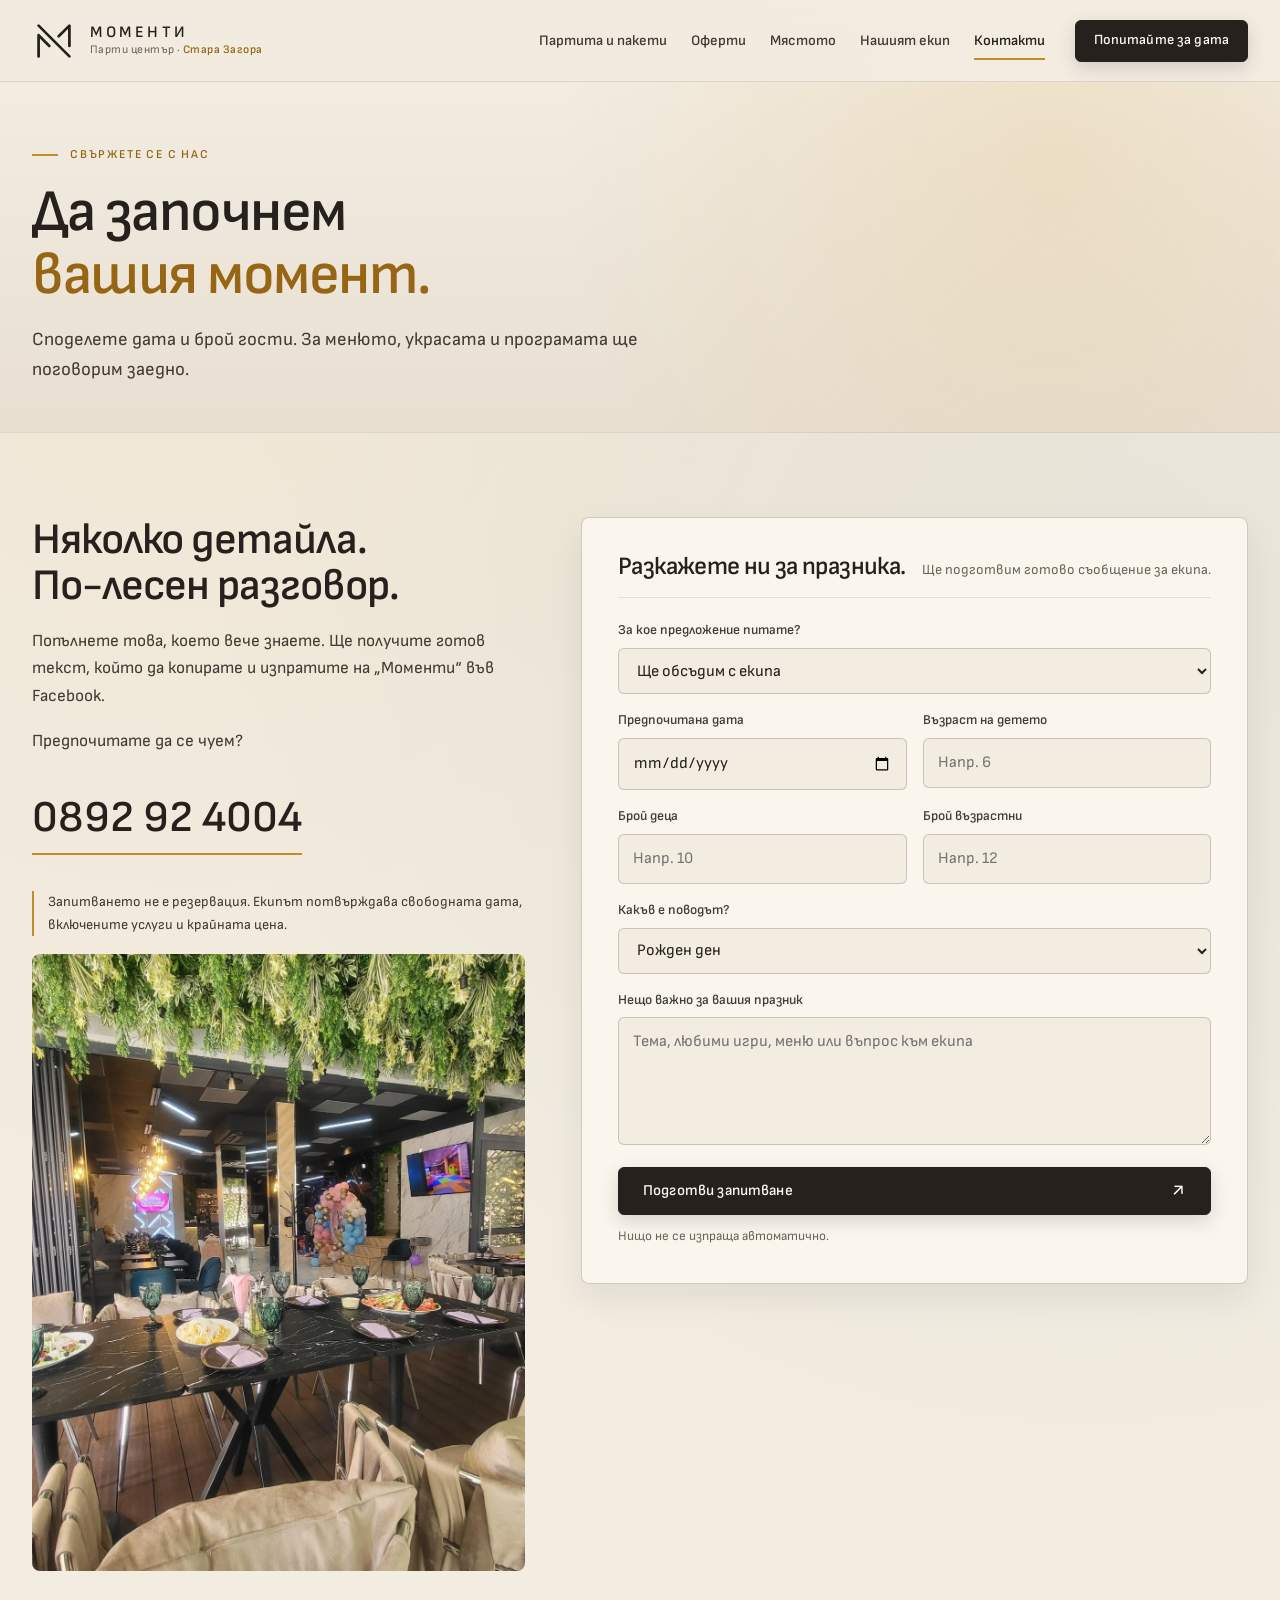
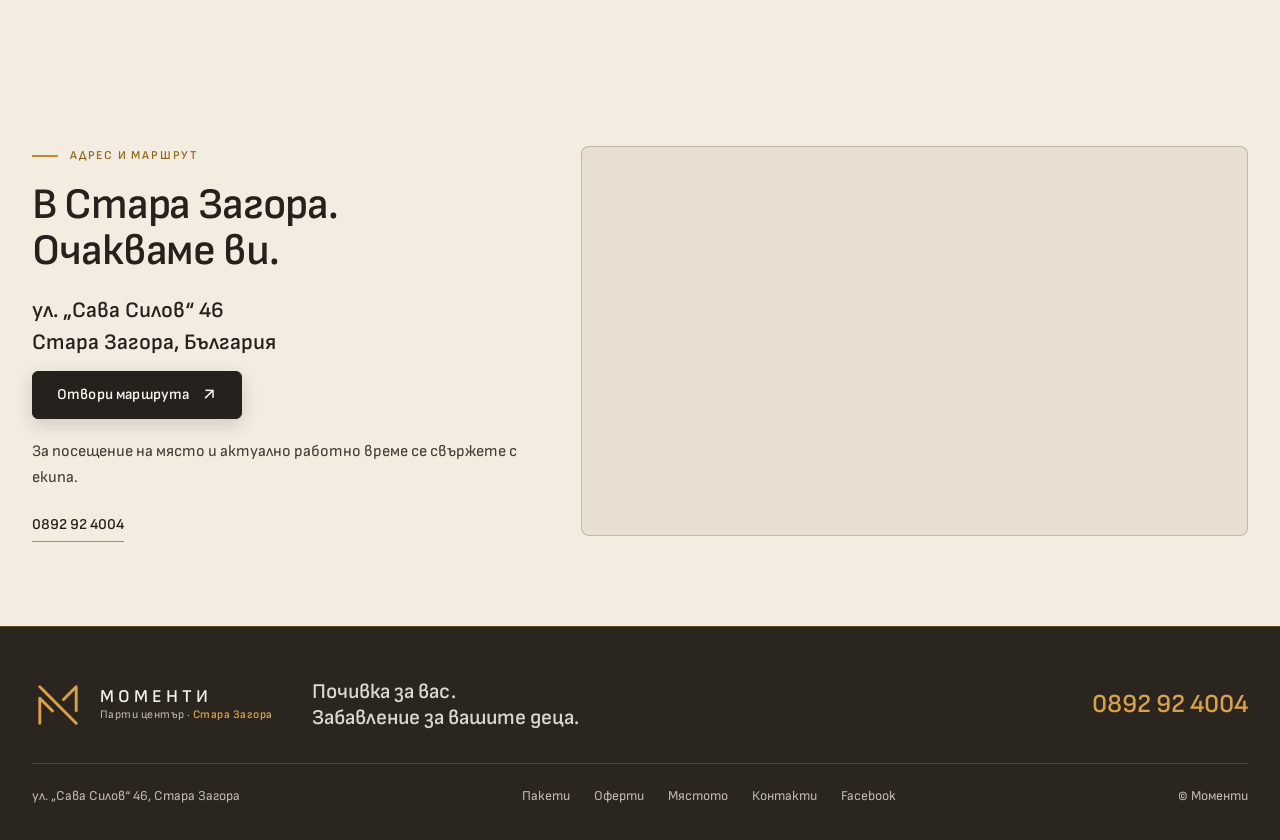
==== contact/index.html @ 3de5d213 "Add Momenti website and GitHub Pages deployment" ====
<!doctype html>
<html lang="bg">
<head>
<meta charset="utf-8">
<meta name="viewport" content="width=device-width,initial-scale=1">
<meta name="theme-color" content="#F2ECE1">
<title>Контакти и запитване за парти | Моменти, Стара Загора</title>
<meta name="description" content="Свържете се с Моменти: 0892 92 4004, ул. Сава Силов 46, Стара Загора. Подгответе запитване за детски рожден ден и вижте местоположението.">
<meta property="og:title" content="Контакти и запитване за парти | Моменти, Стара Загора">
<meta property="og:description" content="Свържете се с Моменти: 0892 92 4004, ул. Сава Силов 46, Стара Загора. Подгответе запитване за детски рожден ден и вижте местоположението.">
<link rel="icon" href="../global/logo.svg" type="image/svg+xml">
<link rel="stylesheet" href="../global/style.css?v=20261115">
<script src="../global/main.js?v=20261115" defer></script>
<script type="application/ld+json">{"@context": "https://schema.org", "@type": "LocalBusiness", "name": "Парти център Моменти", "telephone": "+359892924004", "address": {"@type": "PostalAddress", "streetAddress": "ул. Сава Силов 46", "addressLocality": "Стара Загора", "addressCountry": "BG"}, "sameAs": ["https://www.facebook.com/profile.php?id=61556251152077"]}</script>
</head>
<body>
<a class="skip-link" href="#main">Към съдържанието</a>
<header class="site-header">
  <div class="wrap nav">
    <a class="brand" href="../index.html" aria-label="Моменти — начало">
      <svg class="brand-logo" viewBox="0 0 80 80" aria-hidden="true">
        <path d="M12 12 L68 68" stroke-width="5"/>
        <path d="M12 68 L12 29.5 L31.5 49" stroke-width="5"/>
        <path d="M48.5 31.5 L68 12 L68 49" stroke-width="5"/>
      </svg>
      <span class="brand-text">
        <span class="brand-name">Моменти</span>
        <span class="brand-sub">Парти център · <b>Стара Загора</b></span>
      </span>
    </a>
    <button class="menu-toggle" aria-expanded="false" aria-controls="nav-links" aria-label="Отвори менюто"><span></span><span></span></button>
    <nav class="nav-links" id="nav-links" aria-label="Основна навигация">
      <a href="../parties/index.html">Партита и пакети</a>
      <a href="../offers/index.html">Оферти</a>
      <a href="../gallery/index.html">Мястото</a>
      <a href="../videos/index.html">Нашият екип</a>
      <a href="../contact/index.html" aria-current="page">Контакти</a>
      <a class="button primary nav-cta" href="../contact/index.html#inquiry">Попитайте за дата</a>
    </nav>
  </div>
</header>
<main id="main">
  <section class="page-heading wrap">
    <span class="eyebrow warm">Свържете се с нас</span>
    <h1>Да започнем<br><span class="text-accent">вашия момент.</span></h1>
    <p>Споделете дата и брой гости. За менюто, украсата и програмата ще поговорим заедно.</p>
  </section>

  <section class="section" id="inquiry">
    <div class="wrap contact-layout">
      <div class="prose">
        <h2>Няколко детайла.<br>По-лесен разговор.</h2>
        <p>Попълнете това, което вече знаете. Ще получите готов текст, който да копирате и изпратите на „Моменти“ във Facebook.</p>
        <p>Предпочитате да се чуем?</p>
        <a class="contact-phone" href="tel:+359892924004">0892 92 4004</a>
        <p class="package-note">Запитването не е резервация. Екипът потвърждава свободната дата, включените услуги и крайната цена.</p>
        <figure class="photo">
          <img src="../assets/facebook-1.jpg" width="1080" height="1351" alt="Маси и място за гостите в Моменти" loading="lazy">
        </figure>
      </div>
      <form id="quick-plan" class="inquiry-form">
        <div class="form-heading">
          <h3>Разкажете ни за празника.</h3>
          <p>Ще подготвим готово съобщение за екипа.</p>
        </div>
        <div class="form-grid">
          <label class="full">За кое предложение питате?
            <select name="package">
              <option value="">Ще обсъдим с екипа</option>
              <option>Малък момент</option>
              <option>Голям момент</option>
              <option>Момент по мярка</option>
              <option>All Inclusive</option>
            </select>
          </label>
          <label>Предпочитана дата<input type="date" name="date"></label>
          <label>Възраст на детето<input type="number" min="1" max="18" name="age" placeholder="Напр. 6"></label>
          <label>Брой деца<input type="number" min="1" name="children" placeholder="Напр. 10"></label>
          <label>Брой възрастни<input type="number" min="0" name="adults" placeholder="Напр. 12"></label>
          <label class="full">Какъв е поводът?
            <select name="occasion">
              <option>Рожден ден</option>
              <option>Семеен празник</option>
              <option>Друг повод</option>
            </select>
          </label>
          <label class="full">Нещо важно за вашия празник<textarea name="notes" rows="4" placeholder="Тема, любими игри, меню или въпрос към екипа"></textarea></label>
        </div>
        <button class="button primary form-submit" type="submit">Подготви запитване <span aria-hidden="true">↗</span></button>
        <p class="hint">Нищо не се изпраща автоматично.</p>
        <div id="quick-result" class="quick-result" hidden>
          <label for="quick-output">Вашето съобщение</label>
          <textarea id="quick-output" rows="8" readonly></textarea>
          <div class="quick-actions">
            <button id="quick-copy" class="button primary" type="button">Копирай текста</button>
            <a class="button secondary" href="https://www.facebook.com/profile.php?id=61556251152077" target="_blank" rel="noopener">Отвори Facebook</a>
          </div>
          <p id="quick-status" class="hint" role="status">Копирайте текста и го изпратете като съобщение на страницата на „Моменти“.</p>
        </div>
      </form>
    </div>
  </section>

  <section class="section location" id="location">
    <div class="wrap location-grid">
      <div class="prose">
        <span class="eyebrow">Адрес и маршрут</span>
        <h2>В Стара Загора.<br>Очакваме ви.</h2>
        <p class="address">ул. „Сава Силов“ 46<br>Стара Загора, България</p>
        <a class="button primary" href="https://www.google.com/maps/place/%D0%9C%D0%BE%D0%BC%D0%B5%D0%BD%D1%82%D0%B8/data=!4m2!3m1!1s0x40a869000d6f51a1:0x9fa2c1917d24e116" target="_blank" rel="noopener">Отвори маршрута <span aria-hidden="true">↗</span></a>
        <p class="location-note">За посещение на място и актуално работно време се свържете с екипа.</p>
        <a class="text-link" href="tel:+359892924004">0892 92 4004</a>
      </div>
      <div class="map-frame">
        <iframe title="Местоположение на парти център Моменти, ул. Сава Силов 46, Стара Загора" src="https://maps.google.com/maps?q=%D0%A1%D0%B0%D0%B2%D0%B0%20%D0%A1%D0%B8%D0%BB%D0%BE%D0%B2%2046%20%D0%A1%D1%82%D0%B0%D1%80%D0%B0%20%D0%97%D0%B0%D0%B3%D0%BE%D1%80%D0%B0&amp;output=embed" loading="lazy" referrerpolicy="no-referrer-when-downgrade"></iframe>
      </div>
    </div>
  </section>
</main>
<footer class="footer">
  <div class="wrap footer-top">
    <a class="footer-brand" href="../index.html" aria-label="Моменти — начало">
      <svg class="brand-logo" viewBox="0 0 80 80" aria-hidden="true">
        <path d="M12 12 L68 68" stroke-width="4.5"/>
        <path d="M12 68 L12 29.5 L31.5 49" stroke-width="4.5"/>
        <path d="M48.5 31.5 L68 12 L68 49" stroke-width="4.5"/>
      </svg>
      <span class="brand-text">
        <span class="brand-name">Моменти</span>
        <span class="brand-sub">Парти център · <b>Стара Загора</b></span>
      </span>
    </a>
    <p>Почивка за вас.<br>Забавление за вашите деца.</p>
    <a class="footer-phone" href="tel:+359892924004">0892 92 4004</a>
  </div>
  <div class="wrap footer-bottom">
    <span>ул. „Сава Силов“ 46, Стара Загора</span>
    <nav aria-label="Връзки в края на страницата">
      <a href="../parties/index.html">Пакети</a>
      <a href="../offers/index.html">Оферти</a>
      <a href="../gallery/index.html">Мястото</a>
      <a href="../contact/index.html">Контакти</a>
      <a href="https://www.facebook.com/profile.php?id=61556251152077" target="_blank" rel="noopener">Facebook</a>
    </nav>
    <span>© Моменти</span>
  </div>
</footer>
<a class="mobile-contact" href="../contact/index.html#inquiry">Попитайте за дата <span aria-hidden="true">↗</span></a>
</body>
</html>
---- global/style.css ----
@font-face {
  font-family: 'Sofia';
  src: url('../assets/fonts/sofia-regular.ttf') format('truetype');
  font-weight: 400;
  font-display: swap;
}
@font-face {
  font-family: 'Sofia';
  src: url('../assets/fonts/sofia-semibold.ttf') format('truetype');
  font-weight: 600 800;
  font-display: swap;
}
@font-face {
  font-family: 'SofiaCondensed';
  src: url('../assets/fonts/sofia-condensed.ttf') format('truetype');
  font-weight: 500 800;
  font-display: swap;
}

:root {
  /* Soothing, Eye-Friendly Warm Cashmere, Sand & Soft Mocha Palette (Zero harsh black/white glare!) */
  --bg: #F2ECE1;           /* Warm Cashmere / Oatmeal */
  --bg-soft: #E8DFD1;      /* Soft Travertine Sand */
  --bg-deep: #DDD2C0;      /* Warm Champagne Stone */
  --surface: #FAF6EE;      /* Soft Ivory Card Surface (never stark #fff) */
  --surface-elevated: #FFFDF8;

  /* Warm Espresso Velvet (used only for the video stage & footer — warm, soft, never pitch black) */
  --velvet: #2B2520;
  --velvet-soft: #362F29;
  --velvet-line: rgba(242, 236, 225, 0.14);

  /* Eye-Comfortable Typography */
  --ink: #26211D;          /* Warm Espresso Charcoal */
  --ink-soft: #433B34;     /* Soft Cocoa */
  --muted: #6E645A;        /* Muted Warm Taupe */
  --light-ink: #F5EFE6;
  --light-muted: #C2B8AA;

  /* Borders & Hairlines */
  --line: rgba(38, 33, 29, 0.11);
  --line-strong: rgba(38, 33, 29, 0.20);

  /* Warm Champagne Gold & Botanical Sage Accents */
  --gold: #C48B2C;
  --gold-bright: #D9A141;
  --gold-deep: #966615;
  --gold-subtle: rgba(196, 139, 44, 0.13);
  --gold-line: rgba(196, 139, 44, 0.34);

  --sage: #3D5E4E;
  --sage-subtle: rgba(61, 94, 78, 0.12);

  /* Fonts */
  --font-sans: 'Sofia', -apple-system, BlinkMacSystemFont, 'Segoe UI', Roboto, sans-serif;
  --font-display: 'Sofia', -apple-system, BlinkMacSystemFont, 'Segoe UI', sans-serif;

  /* Measured 6px - 8px Modern Corners */
  --radius-sm: 6px;
  --radius-md: 8px;
  --radius-lg: 10px;

  /* Soft Ambient Shadows */
  --shadow-sm: 0 6px 20px rgba(38, 33, 29, 0.05);
  --shadow-md: 0 14px 34px rgba(38, 33, 29, 0.08);
  --shadow-lg: 0 22px 48px rgba(38, 33, 29, 0.12);
}

*, *::before, *::after {
  box-sizing: border-box;
}

html {
  scroll-behavior: smooth;
  scroll-padding-top: 92px;
}

body {
  margin: 0;
  background-color: var(--bg);
  background-image:
    radial-gradient(circle at 15% 10%, rgba(217, 161, 65, 0.08), transparent 40%),
    radial-gradient(circle at 85% 25%, rgba(61, 94, 78, 0.06), transparent 42%);
  color: var(--ink);
  font: 17px/1.62 var(--font-sans);
  -webkit-font-smoothing: antialiased;
  overflow-x: hidden;
}

h1, h2, h3, h4, p, figure, blockquote, ul, ol {
  margin: 0;
}

h1, h2, h3 {
  font-family: var(--font-display);
  font-weight: 700;
  line-height: 1.07;
  letter-spacing: -0.025em;
  color: inherit;
}

h1 {
  font-size: clamp(2.45rem, 4.7vw, 4.25rem);
}

h2 {
  font-size: clamp(1.95rem, 3.4vw, 3.05rem);
}

h3 {
  font-size: clamp(1.35rem, 2.1vw, 1.8rem);
}

p {
  max-width: 64ch;
}

img {
  display: block;
  max-width: 100%;
  height: auto;
}

a {
  color: inherit;
  text-decoration: none;
}

button, input, select, textarea {
  font: inherit;
}

button {
  cursor: pointer;
}

svg {
  width: 20px;
  height: 20px;
  fill: none;
  stroke: currentColor;
  stroke-width: 1.8;
  stroke-linecap: round;
  stroke-linejoin: round;
  flex-shrink: 0;
}

button, a, input, select, textarea, summary {
  -webkit-tap-highlight-color: transparent;
}

a:focus-visible,
button:focus-visible,
input:focus-visible,
select:focus-visible,
textarea:focus-visible,
summary:focus-visible {
  outline: 2px solid var(--gold);
  outline-offset: 4px;
}

::selection {
  background: var(--gold-bright);
  color: var(--ink);
}

[hidden] {
  display: none !important;
}

.wrap {
  width: min(1280px, calc(100% - 64px));
  margin-inline: auto;
}

.section {
  padding: 84px 0;
}

.skip-link {
  position: fixed;
  z-index: 200;
  top: 12px;
  left: 16px;
  padding: 10px 18px;
  background: var(--ink);
  color: var(--surface);
  border-radius: var(--radius-sm);
  font-weight: 700;
  transform: translateY(-150%);
  transition: transform 0.2s ease;
}

.skip-link:focus {
  transform: translateY(0);
}

/* Architectural Eyebrow Kickers */
.eyebrow {
  display: inline-flex;
  align-items: center;
  gap: 12px;
  color: var(--gold-deep);
  font-size: 12px;
  font-weight: 700;
  text-transform: uppercase;
  letter-spacing: 0.15em;
  margin-bottom: 16px;
}

.eyebrow::before {
  content: '';
  display: inline-block;
  width: 26px;
  height: 2px;
  background: var(--gold);
  flex-shrink: 0;
}

.eyebrow svg {
  display: none;
}

.reels-section .eyebrow {
  color: var(--gold-bright);
}

.text-accent {
  color: var(--gold-deep);
}

/* Buttons & Links (6px - 8px corners) */
.button {
  display: inline-flex;
  align-items: center;
  justify-content: center;
  gap: 12px;
  min-height: 48px;
  padding: 12px 24px;
  border: 1px solid transparent;
  border-radius: var(--radius-sm);
  font-size: 15px;
  line-height: 1.3;
  font-weight: 700;
  letter-spacing: 0.01em;
  text-align: center;
  transition: background-color 0.2s ease, color 0.2s ease, border-color 0.2s ease, transform 0.2s ease, box-shadow 0.2s ease;
}

.button:hover {
  transform: translateY(-1px);
}

.button:active {
  transform: translateY(0);
}

.button span[aria-hidden] {
  font-size: 18px;
  line-height: 1;
  transition: transform 0.2s ease;
}

.button:hover span[aria-hidden] {
  transform: translate(2px, -2px);
}

.primary {
  background: var(--ink);
  color: var(--surface);
  border-color: var(--ink);
  box-shadow: 0 6px 18px rgba(38, 33, 29, 0.16);
}

.primary:hover {
  background: var(--gold-deep);
  border-color: var(--gold-deep);
  color: #fff;
}

.secondary {
  background: rgba(250, 246, 238, 0.75);
  color: var(--ink);
  border-color: var(--line-strong);
}

.secondary:hover {
  background: var(--ink);
  color: var(--surface);
  border-color: var(--ink);
}

.text-link {
  display: inline-flex;
  align-items: center;
  gap: 8px;
  color: var(--ink);
  font-size: 15px;
  font-weight: 700;
  padding: 4px 0;
  border-bottom: 1.5px solid var(--gold);
  transition: color 0.2s ease, gap 0.2s ease;
}

.text-link:hover {
  color: var(--gold-deep);
  gap: 12px;
}

/* Warm Cashmere Glass Header & Pure SVG Logo */
.site-header {
  position: sticky;
  top: 0;
  z-index: 60;
  height: 82px;
  background: rgba(242, 236, 225, 0.92);
  backdrop-filter: blur(14px);
  -webkit-backdrop-filter: blur(14px);
  border-bottom: 1px solid var(--line);
  color: var(--ink);
}

.nav {
  height: 100%;
  display: flex;
  align-items: center;
  justify-content: space-between;
  gap: 24px;
}

.brand {
  display: inline-flex;
  align-items: center;
  gap: 14px;
  flex-shrink: 0;
  color: var(--ink);
}

.brand-logo {
  width: 44px;
  height: 44px;
  color: var(--ink);
  stroke: currentColor;
  transition: transform 0.25s ease, color 0.25s ease;
}

.brand:hover .brand-logo {
  transform: scale(1.04);
  color: var(--gold-deep);
}

.brand-text {
  display: flex;
  flex-direction: column;
  gap: 2px;
}

.brand-name {
  font-size: 16px;
  font-weight: 700;
  letter-spacing: 0.22em;
  text-transform: uppercase;
  line-height: 1;
  color: var(--ink);
}

.brand-sub {
  font-size: 11.5px;
  color: var(--muted);
  letter-spacing: 0.04em;
  line-height: 1.2;
}

.brand-sub b {
  color: var(--gold-deep);
  font-weight: 700;
}

.nav-links {
  display: flex;
  align-items: center;
  gap: 24px;
  font-size: 14.5px;
  font-weight: 600;
}

.nav-links > a:not(.button) {
  position: relative;
  padding: 8px 0;
  color: var(--ink-soft);
  transition: color 0.2s ease;
}

.nav-links > a:not(.button)::after {
  content: '';
  position: absolute;
  left: 0;
  right: 0;
  bottom: 0;
  height: 2px;
  background: var(--gold);
  transform: scaleX(0);
  transform-origin: left;
  transition: transform 0.22s ease;
}

.nav-links > a:not(.button):hover,
.nav-links > a[aria-current="page"] {
  color: var(--ink);
}

.nav-links > a:not(.button):hover::after,
.nav-links > a[aria-current="page"]::after {
  transform: scaleX(1);
}

.nav-cta {
  margin-left: 6px;
  min-height: 42px;
  padding: 10px 18px;
  font-size: 14px;
}

.menu-toggle {
  display: none;
}

.mobile-contact {
  display: none;
}

/* Warm Cashmere Editorial Split Hero Section (Clean, Uncluttered, Instant Readability) */
.hero {
  position: relative;
  padding: 44px 0 56px;
  background:
    radial-gradient(circle at 82% 16%, rgba(217, 161, 65, 0.14), transparent 46%),
    linear-gradient(180deg, var(--bg) 0%, var(--bg-soft) 100%);
  border-bottom: 1px solid var(--line-strong);
  z-index: 1;
}

.hero-grid {
  display: grid;
  grid-template-columns: 1.06fr 0.94fr;
  gap: 48px;
  align-items: center;
}

.hero-main {
  display: flex;
  flex-direction: column;
  align-items: flex-start;
}

.hero h1 {
  font-size: clamp(2.45rem, 4.4vw, 4rem);
  line-height: 1.04;
  letter-spacing: -0.03em;
  color: var(--ink);
  margin-bottom: 18px;
}

.hero-lead {
  font-size: 17.5px;
  line-height: 1.6;
  color: var(--ink-soft);
  max-width: 56ch;
  margin-bottom: 24px;
}

.hero-lead strong {
  color: var(--ink);
}

.hero-pillars {
  display: grid;
  grid-template-columns: repeat(3, minmax(0, 1fr));
  gap: 12px;
  width: 100%;
  margin-bottom: 26px;
}

.hero-pillar {
  background: var(--surface);
  border: 1px solid var(--line-strong);
  border-left: 3px solid var(--gold);
  border-radius: var(--radius-sm);
  padding: 12px 14px;
  box-shadow: var(--shadow-sm);
}

.hero-pillar strong {
  display: block;
  font-size: 14px;
  color: var(--ink);
  margin-bottom: 3px;
}

.hero-pillar span {
  display: block;
  font-size: 12.5px;
  line-height: 1.4;
  color: var(--ink-soft);
}

.hero-actions {
  display: flex;
  flex-wrap: wrap;
  align-items: center;
  gap: 12px;
  width: 100%;
}

.hero-meta-bar {
  display: flex;
  flex-wrap: wrap;
  align-items: center;
  justify-content: space-between;
  gap: 16px;
  width: 100%;
  margin-top: 24px;
  padding-top: 20px;
  border-top: 1px solid var(--line);
}

.team-peek {
  display: inline-flex;
  align-items: center;
  gap: 12px;
  padding: 8px 12px;
  background: var(--surface);
  border: 1px solid var(--line-strong);
  border-radius: var(--radius-sm);
  color: var(--ink);
  transition: border-color 0.2s ease, transform 0.2s ease;
}

.team-peek:hover {
  border-color: var(--gold);
  transform: translateY(-1px);
}

.team-peek > img {
  width: 40px;
  height: 48px;
  object-fit: cover;
  object-position: 50% 22%;
  border-radius: 4px;
  flex-shrink: 0;
}

.team-peek > span {
  display: flex;
  flex-direction: column;
  font-size: 12.5px;
  color: var(--muted);
}

.team-peek b {
  font-size: 14px;
  font-weight: 700;
  color: var(--ink);
}

.team-peek svg {
  width: 30px;
  height: 30px;
  padding: 6px;
  border-radius: 4px;
  background: var(--gold-subtle);
  color: var(--gold-deep);
  fill: currentColor;
  stroke: none;
  margin-left: 6px;
  transition: background-color 0.2s ease, color 0.2s ease;
}

.team-peek:hover svg {
  background: var(--ink);
  color: var(--surface);
}

.hero-quick-links {
  display: flex;
  flex-wrap: wrap;
  align-items: center;
  gap: 16px;
  font-size: 14.5px;
  font-weight: 700;
}

.hero-quick-links a {
  display: inline-flex;
  align-items: center;
  gap: 7px;
  color: var(--ink);
  transition: color 0.2s ease;
}

.hero-quick-links a:hover {
  color: var(--gold-deep);
}

.hero-quick-links svg {
  width: 17px;
  height: 17px;
  color: var(--gold-deep);
}

/* Right Column: Editorial Venue Photo Collage */
.hero-showcase {
  display: flex;
  flex-direction: column;
  gap: 16px;
}

.photo-stage {
  display: block;
  position: relative;
  border-radius: var(--radius-md);
  overflow: hidden;
  border: 1px solid var(--line-strong);
  background: var(--bg-deep);
  box-shadow: var(--shadow-md);
}

.hero-photo-primary img {
  width: 100%;
  height: 290px;
  object-fit: cover;
  object-position: center 58%;
  transition: transform 0.6s cubic-bezier(0.2, 0.7, 0.3, 1);
}

.hero-photo-secondary-row {
  display: grid;
  grid-template-columns: 1.15fr 0.85fr;
  gap: 16px;
  align-items: stretch;
}

.hero-photo-secondary img {
  width: 100%;
  height: 185px;
  object-fit: cover;
  object-position: center 54%;
  transition: transform 0.6s cubic-bezier(0.2, 0.7, 0.3, 1);
}

.hero-showcase figure:hover img {
  transform: scale(1.025);
}

.hero-showcase figcaption {
  display: flex;
  align-items: center;
  justify-content: space-between;
  gap: 10px;
  padding: 8px 2px 0;
  font-size: 13px;
  color: var(--ink-soft);
}

.hero-showcase figcaption strong {
  color: var(--ink);
}

.hero-showcase figcaption a {
  color: var(--gold-deep);
  font-weight: 700;
  white-space: nowrap;
}

.hero-venue-card {
  background: var(--surface);
  border: 1px solid var(--line-strong);
  border-radius: var(--radius-md);
  padding: 18px;
  display: flex;
  flex-direction: column;
  justify-content: space-between;
  box-shadow: var(--shadow-sm);
}

.venue-card-kicker {
  font-size: 11px;
  font-weight: 700;
  text-transform: uppercase;
  letter-spacing: 0.1em;
  color: var(--gold-deep);
}

.hero-venue-card strong {
  font-size: 17px;
  color: var(--ink);
  margin-top: 4px;
}

.hero-venue-card p {
  font-size: 13px;
  line-height: 1.45;
  color: var(--ink-soft);
  margin: 8px 0 12px;
}

.hero-venue-card .text-link {
  font-size: 13px;
  align-self: flex-start;
}

.star-icon {
  color: var(--gold-deep);
  font-size: 17px;
}

/* Inner Page Headings (Soft Warm Sand Stage) */
.page-heading {
  position: relative;
  padding: 56px 0 48px;
  color: var(--ink);
  z-index: 1;
}

.page-heading::before {
  content: '';
  position: absolute;
  top: 0;
  bottom: 0;
  left: 50%;
  width: 100vw;
  transform: translateX(-50%);
  background:
    radial-gradient(circle at 82% 22%, rgba(217, 161, 65, 0.16), transparent 45%),
    linear-gradient(180deg, var(--bg) 0%, var(--bg-soft) 100%);
  border-bottom: 1px solid var(--line);
  z-index: -1;
}

.page-heading h1 {
  font-size: clamp(2.4rem, 4.6vw, 4rem);
  max-width: 860px;
  color: var(--ink);
}

.page-heading p {
  font-size: 18.5px;
  max-width: 640px;
  margin-top: 18px;
  color: var(--ink-soft);
}

.page-heading > .button {
  margin-top: 26px;
}

/* Welcome & Interactive Two-Worlds Explorer */
.welcome {
  padding: 84px 0;
}

.welcome-grid {
  display: grid;
  grid-template-columns: 0.95fr 1.05fr;
  gap: 56px;
  align-items: start;
}

.welcome h2 {
  font-size: clamp(2.05rem, 3.6vw, 3.1rem);
}

.welcome-belief {
  margin-top: 28px;
  padding-left: 18px;
  border-left: 3px solid var(--gold);
  font-size: 21px;
  font-weight: 700;
  line-height: 1.3;
  color: var(--ink);
}

.welcome-copy p:first-child {
  font-size: 21px;
  font-weight: 600;
  line-height: 1.45;
  color: var(--ink);
}

.welcome-copy p + p {
  margin-top: 18px;
  color: var(--ink-soft);
  font-size: 16.5px;
}

/* Interactive Two-Worlds Tabs (Kids Zone vs Parents Lounge) */
.worlds-explorer {
  margin-top: 28px;
  background: var(--surface);
  border: 1px solid var(--line-strong);
  border-radius: var(--radius-md);
  padding: 20px;
  box-shadow: var(--shadow-sm);
}

.worlds-tabs {
  display: flex;
  gap: 8px;
  border-bottom: 1px solid var(--line);
  padding-bottom: 14px;
  margin-bottom: 16px;
}

.world-tab {
  flex: 1;
  padding: 10px 14px;
  border: 1px solid var(--line);
  border-radius: var(--radius-sm);
  background: var(--bg);
  color: var(--ink-soft);
  font-size: 14px;
  font-weight: 700;
  text-align: center;
  transition: background-color 0.2s ease, color 0.2s ease, border-color 0.2s ease;
}

.world-tab[aria-selected="true"] {
  background: var(--ink);
  color: var(--surface);
  border-color: var(--ink);
}

.world-panel ul {
  list-style: none;
  padding: 0;
  display: grid;
  grid-template-columns: 1fr 1fr;
  gap: 10px 16px;
}

.world-panel li {
  font-size: 14.5px;
  font-weight: 600;
  color: var(--ink-soft);
  display: flex;
  align-items: center;
  gap: 8px;
}

.world-panel li::before {
  content: '✦';
  color: var(--gold-deep);
  font-size: 12px;
}

.welcome-copy .text-link {
  margin-top: 22px;
}

/* Packages Section (Warm Ivory & Champagne Cards — Zero harsh contrast!) */
.packages,
.packages-section {
  background: var(--bg-soft);
  border-block: 1px solid var(--line);
}

.section-heading {
  display: flex;
  justify-content: space-between;
  align-items: flex-end;
  gap: 40px;
  margin-bottom: 32px;
}

.section-heading > p {
  max-width: 390px;
  color: var(--ink-soft);
  font-size: 16.5px;
}

.package-note {
  color: var(--ink-soft);
  font-size: 14px;
  max-width: 780px;
  margin: -8px 0 28px;
  padding-left: 14px;
  border-left: 2px solid var(--gold);
}

.package-grid {
  display: grid;
  grid-template-columns: repeat(3, minmax(0, 1fr));
  gap: 22px;
  align-items: stretch;
}

.package {
  background: var(--surface);
  border: 1px solid var(--line-strong);
  border-radius: var(--radius-md);
  padding: 32px 28px;
  display: flex;
  flex-direction: column;
  position: relative;
  box-shadow: var(--shadow-sm);
  transition: transform 0.22s ease, box-shadow 0.22s ease, border-color 0.22s ease;
}

.package:hover {
  transform: translateY(-3px);
  box-shadow: var(--shadow-md);
  border-color: var(--gold);
}

/* Featured Package: Warm Champagne & Gold Highlight (Soothing, not pitch black!) */
.package-featured {
  background: linear-gradient(180deg, #FFFDF9 0%, #F6ECDA 100%);
  border: 2px solid var(--gold);
  box-shadow: var(--shadow-md);
}

.package-featured::before {
  content: 'Най-обсъждана идея';
  position: absolute;
  top: -12px;
  left: 24px;
  background: var(--gold-deep);
  color: #fff;
  font-size: 11px;
  font-weight: 700;
  letter-spacing: 0.08em;
  text-transform: uppercase;
  padding: 4px 10px;
  border-radius: 4px;
}

.package-name {
  display: flex;
  align-items: flex-start;
  justify-content: space-between;
  flex-direction: row-reverse;
  gap: 16px;
  margin-bottom: 14px;
}

.package h3 {
  font-size: 32px;
  line-height: 1.06;
}

.package-mark {
  display: inline-flex;
  align-items: flex-end;
  gap: 4px;
  height: 28px;
  margin-top: 4px;
}

.package-mark i {
  display: block;
  width: 4px;
  height: 16px;
  border-radius: 1px;
  background: var(--gold);
}

.package-mark i:nth-child(2) {
  height: 26px;
}

.package-mark i:nth-child(3) {
  height: 12px;
}

.package-intro {
  color: var(--ink-soft);
  font-size: 15.5px;
  min-height: 48px;
  margin-bottom: 22px;
}

.package-items {
  padding: 0;
  margin: 0 0 28px;
  list-style: none;
  flex: 1;
  border-top: 1px solid var(--line);
}

.package-items li {
  position: relative;
  padding: 12px 0 12px 24px;
  border-bottom: 1px solid var(--line);
  font-size: 15px;
  color: var(--ink);
}

.package-items li::before {
  content: '✓';
  position: absolute;
  left: 0;
  top: 12px;
  color: var(--gold-deep);
  font-weight: 800;
  font-size: 14px;
}

.package-bottom {
  margin-top: auto;
}

.package-bottom p {
  font-size: 12px;
  font-weight: 700;
  text-transform: uppercase;
  letter-spacing: 0.08em;
  margin: 0 0 12px;
  color: var(--muted);
}

.package-featured .package-bottom p {
  color: var(--gold-deep);
}

.package-bottom .button {
  width: 100%;
}

.packages .text-link,
.packages-section .text-link {
  margin-top: 28px;
}

/* 7 Real Services Showcase (Extracted from Momenti's offerings) */
.services-section {
  background: var(--bg);
  border-bottom: 1px solid var(--line);
}

.services-grid {
  display: grid;
  grid-template-columns: repeat(4, minmax(0, 1fr));
  gap: 18px;
}

.service-card {
  background: var(--surface);
  border: 1px solid var(--line-strong);
  border-radius: var(--radius-md);
  padding: 24px 22px;
  display: flex;
  flex-direction: column;
  gap: 12px;
  box-shadow: var(--shadow-sm);
  transition: transform 0.2s ease, border-color 0.2s ease, box-shadow 0.2s ease;
}

.service-card:hover {
  transform: translateY(-3px);
  border-color: var(--gold);
  box-shadow: var(--shadow-md);
}

.service-icon {
  width: 42px;
  height: 42px;
  border-radius: var(--radius-sm);
  background: var(--gold-subtle);
  border: 1px solid var(--gold-line);
  color: var(--gold-deep);
  display: grid;
  place-items: center;
  flex-shrink: 0;
}

.service-icon svg {
  width: 22px;
  height: 22px;
}

.service-tag {
  display: inline-block;
  align-self: flex-start;
  font-size: 11px;
  font-weight: 700;
  text-transform: uppercase;
  letter-spacing: 0.06em;
  color: var(--gold-deep);
  background: var(--gold-subtle);
  border: 1px solid var(--gold-line);
  padding: 3px 9px;
  border-radius: 4px;
}

.service-card h3 {
  font-size: 19px;
  line-height: 1.22;
}

.service-card p {
  font-size: 14.5px;
  line-height: 1.5;
  color: var(--ink-soft);
}

/* Custom Redesigned All Inclusive Showcase Board (Replaces the ugly screenshot!) */
.offer-strip {
  background: linear-gradient(180deg, var(--bg) 0%, var(--bg-deep) 100%);
  border-bottom: 1px solid var(--line-strong);
  padding: 72px 0;
  position: relative;
  overflow-x: clip;
}

.all-inc-board {
  position: relative;
  z-index: 2;
  background: var(--surface);
  border: 1.5px solid var(--gold);
  border-radius: var(--radius-lg);
  padding: 44px;
  box-shadow: var(--shadow-lg);
}

.all-inc-top {
  display: flex;
  flex-wrap: wrap;
  justify-content: space-between;
  align-items: flex-start;
  gap: 24px;
  padding-bottom: 28px;
  border-bottom: 1px solid var(--line-strong);
}

.all-inc-title-wrap {
  flex: 1 1 420px;
  max-width: 680px;
}

.all-inc-sub {
  margin-top: 12px;
  font-size: 16px;
  line-height: 1.55;
  color: var(--ink-soft);
}

.all-inc-badges-top {
  display: flex;
  flex-wrap: wrap;
  gap: 8px;
  margin-bottom: 14px;
}

.all-inc-tag {
  display: inline-flex;
  align-items: center;
  gap: 7px;
  padding: 5px 11px;
  border-radius: 4px;
  background: var(--gold-subtle);
  border: 1px solid var(--gold-line);
  color: var(--gold-deep);
  font-size: 11.5px;
  font-weight: 700;
  text-transform: uppercase;
  letter-spacing: 0.06em;
}

.all-inc-tag.primary-tag,
.all-inc-tag.dark {
  background: var(--ink);
  border-color: var(--ink);
  color: var(--surface);
}

.all-inc-price-box {
  position: relative;
  background: linear-gradient(135deg, #FFFDF8 0%, #F4E6CA 100%);
  border: 1.5px solid var(--gold);
  border-radius: var(--radius-md);
  padding: 18px 26px;
  text-align: right;
  min-width: 220px;
  transition: transform 0.12s ease-out;
}

.tethered-balloons-svg {
  position: absolute;
  top: 0;
  right: 28px;
  width: 1px;
  height: 1px;
  overflow: visible;
  pointer-events: none;
  z-index: 25;
}

.tethered-balloons-svg .interactive-balloon {
  touch-action: none;
}

.all-inc-price-box strong {
  display: block;
  font-size: 42px;
  font-weight: 800;
  line-height: 1.05;
  color: var(--ink);
  letter-spacing: -0.03em;
  margin: 4px 0;
}

.all-inc-price-box span {
  display: block;
  font-size: 12px;
  font-weight: 700;
  text-transform: uppercase;
  letter-spacing: 0.06em;
  color: var(--gold-deep);
}

.all-inc-metrics {
  display: grid;
  grid-template-columns: repeat(3, 1fr);
  gap: 16px;
  margin: 28px 0;
}

.all-inc-metric {
  background: var(--bg);
  border: 1px solid var(--line-strong);
  border-radius: var(--radius-md);
  padding: 16px 20px;
  display: flex;
  align-items: center;
  gap: 14px;
}

.metric-icon {
  width: 42px;
  height: 42px;
  border-radius: var(--radius-sm);
  background: var(--gold-subtle);
  border: 1px solid var(--gold-line);
  color: var(--gold-deep);
  display: grid;
  place-items: center;
  flex-shrink: 0;
}

.metric-icon svg {
  width: 22px;
  height: 22px;
  color: var(--gold-deep);
}

.metric-text strong,
.all-inc-metric strong {
  display: block;
  font-size: 20px;
  line-height: 1.18;
  color: var(--ink);
}

.metric-text span,
.all-inc-metric span {
  display: block;
  font-size: 13.5px;
  line-height: 1.35;
  color: var(--ink-soft);
  margin-top: 2px;
}

.all-inc-columns {
  display: grid;
  grid-template-columns: 1fr 1fr;
  gap: 24px;
  margin-bottom: 28px;
}

.all-inc-col {
  background: var(--bg);
  border: 1px solid var(--line-strong);
  border-radius: var(--radius-md);
  padding: 24px 26px;
}

.all-inc-col-head {
  display: flex;
  align-items: center;
  justify-content: space-between;
  gap: 12px;
  padding-bottom: 14px;
  margin-bottom: 16px;
  border-bottom: 1px solid var(--line-strong);
}

.all-inc-col-head > div > span {
  display: block;
  font-size: 11.5px;
  font-weight: 700;
  text-transform: uppercase;
  letter-spacing: 0.08em;
  color: var(--gold-deep);
  margin-bottom: 3px;
}

.all-inc-col-head h3 {
  font-size: 21px;
  line-height: 1.15;
  color: var(--ink);
}

.col-badge {
  display: inline-block;
  font-size: 11.5px;
  font-weight: 700;
  text-transform: uppercase;
  letter-spacing: 0.06em;
  color: var(--gold-deep);
  background: var(--gold-subtle);
  border: 1px solid var(--gold-line);
  padding: 5px 10px;
  border-radius: 4px;
  white-space: nowrap;
}

.all-inc-list {
  list-style: none;
  padding: 0;
  display: grid;
  grid-template-columns: 1fr 1fr;
  gap: 10px 14px;
}

.all-inc-list li {
  position: relative;
  padding: 10px 12px 10px 30px;
  background: var(--surface);
  border: 1px solid var(--line);
  border-radius: var(--radius-sm);
  color: var(--ink);
}

.all-inc-list li::before {
  content: '✓';
  position: absolute;
  left: 10px;
  top: 10px;
  color: var(--gold-deep);
  font-weight: 800;
  font-size: 14px;
}

.all-inc-list li strong {
  display: block;
  font-size: 14.5px;
  font-weight: 700;
  line-height: 1.25;
  color: var(--ink);
}

.all-inc-list li span {
  display: block;
  font-size: 12.5px;
  font-weight: 400;
  line-height: 1.38;
  color: var(--ink-soft);
  margin-top: 3px;
}

/* 7 Interactive Icon Badges from the All Inclusive Offer */
.all-inc-icons-bar {
  display: grid;
  grid-template-columns: repeat(7, minmax(0, 1fr));
  gap: 10px;
  margin-bottom: 20px;
}

.all-inc-icon-btn {
  display: flex;
  flex-direction: column;
  align-items: center;
  justify-content: center;
  gap: 8px;
  padding: 14px 8px;
  background: var(--bg);
  border: 1px solid var(--line-strong);
  border-radius: var(--radius-sm);
  color: var(--ink);
  font-size: 12px;
  font-weight: 700;
  text-align: center;
  line-height: 1.25;
  transition: background-color 0.18s ease, color 0.18s ease, border-color 0.18s ease, transform 0.18s ease;
}

.all-inc-icon-btn svg {
  width: 24px;
  height: 24px;
  color: var(--gold-deep);
  transition: color 0.18s ease;
}

.all-inc-icon-btn:hover,
.all-inc-icon-btn.is-active {
  background: var(--ink);
  color: var(--surface);
  border-color: var(--ink);
  transform: translateY(-2px);
}

.all-inc-icon-btn:hover svg,
.all-inc-icon-btn.is-active svg {
  color: var(--gold-bright);
}

.inclusion-detail-box {
  background: var(--bg);
  border-left: 3px solid var(--gold);
  padding: 13px 18px;
  border-radius: 0 var(--radius-sm) var(--radius-sm) 0;
  font-size: 14.5px;
  font-weight: 600;
  color: var(--ink-soft);
  margin-bottom: 24px;
}

.all-inc-footer {
  display: flex;
  flex-wrap: wrap;
  align-items: center;
  justify-content: space-between;
  gap: 20px;
  padding-top: 22px;
  border-top: 1px solid var(--line);
}

.all-inc-footer .package-note {
  margin: 0;
  max-width: 580px;
}

/* Interactive Gallery Filter Tabs */
.gallery-filters {
  display: flex;
  flex-wrap: wrap;
  gap: 8px;
  margin-bottom: 28px;
}

.filter-tab {
  padding: 9px 16px;
  border: 1px solid var(--line-strong);
  border-radius: var(--radius-sm);
  background: var(--surface);
  color: var(--ink-soft);
  font-size: 14px;
  font-weight: 700;
  transition: background-color 0.2s ease, color 0.2s ease, border-color 0.2s ease;
}

.filter-tab:hover {
  border-color: var(--gold);
  color: var(--ink);
}

.filter-tab[aria-selected="true"] {
  background: var(--ink);
  color: var(--surface);
  border-color: var(--ink);
}

/* Video Reels Stage (Soft Espresso Velvet instead of pitch black) */
.reels-section {
  background: var(--velvet);
  color: var(--light-ink);
  overflow: hidden;
  border-block: 1px solid var(--gold-line);
}

.reels-section h2 {
  color: var(--light-ink);
}

.reels-section .section-heading > p {
  color: var(--light-muted);
}

.carousel {
  max-width: 820px;
  margin: 40px auto 0;
}

.reel-stage {
  display: grid;
  grid-template-columns: minmax(0, 1fr) minmax(0, 300px) minmax(0, 1fr);
  gap: 24px;
  align-items: center;
  touch-action: pan-y;
}

.reel-frame {
  aspect-ratio: 9 / 16;
  background: #1A1613;
  border: 1px solid var(--gold-line);
  border-radius: var(--radius-md);
  overflow: hidden;
  box-shadow: 0 20px 50px rgba(0, 0, 0, 0.4);
}

.reel-side {
  padding: 0;
  border: 1px solid var(--velvet-line);
  aspect-ratio: 9 / 16;
  position: relative;
  overflow: hidden;
  border-radius: var(--radius-sm);
  background: #1A1613;
  max-height: 360px;
  transition: transform 0.2s ease, border-color 0.2s ease;
}

.reel-side img {
  width: 100%;
  height: 100%;
  object-fit: cover;
  opacity: 0.42;
  transition: opacity 0.2s ease;
}

.reel-side:hover img {
  opacity: 0.72;
}

.reel-side:hover {
  transform: translateY(-3px);
  border-color: var(--gold-line);
}

.reel-side span {
  position: absolute;
  bottom: 14px;
  left: 0;
  right: 0;
  color: var(--light-ink);
  font-size: 12.5px;
  font-weight: 600;
}

.reel-poster {
  position: relative;
  width: 100%;
  height: 100%;
  padding: 0;
  border: 0;
  background: #1A1613;
}

.reel-poster > img {
  width: 100%;
  height: 100%;
  object-fit: cover;
}

.reel-poster::after {
  content: '';
  position: absolute;
  inset: 0;
  background: linear-gradient(180deg, transparent 55%, rgba(0, 0, 0, 0.42) 100%);
  pointer-events: none;
}

.reel-play {
  position: absolute;
  z-index: 2;
  left: 50%;
  top: 50%;
  transform: translate(-50%, -50%);
  width: 64px;
  height: 64px;
  border-radius: var(--radius-md);
  background: var(--gold-bright);
  color: var(--ink);
  display: grid;
  place-items: center;
  box-shadow: 0 10px 28px rgba(0, 0, 0, 0.4);
  transition: transform 0.2s ease, background-color 0.2s ease;
}

.reel-poster:hover .reel-play {
  transform: translate(-50%, -50%) scale(1.06);
  background: #fff;
}

.reel-play svg {
  width: 26px;
  height: 26px;
  fill: currentColor;
  stroke: none;
  margin-left: 3px;
}

.reel-controls {
  display: flex;
  justify-content: center;
  align-items: center;
  gap: 24px;
  margin: 24px 0 12px;
}

.carousel-arrow {
  display: grid;
  place-items: center;
  width: 44px;
  height: 44px;
  border: 1px solid var(--velvet-line);
  border-radius: var(--radius-sm);
  background: rgba(255, 255, 255, 0.05);
  color: var(--light-ink);
  transition: background-color 0.2s ease, color 0.2s ease, border-color 0.2s ease;
}

.carousel-arrow:hover {
  background: var(--gold-bright);
  border-color: var(--gold-bright);
  color: var(--ink);
}

.reel-count {
  font-size: 14px;
  font-weight: 600;
  color: var(--light-muted);
  min-width: 50px;
  text-align: center;
  font-variant-numeric: tabular-nums;
}

.reel-info {
  display: flex;
  gap: 20px;
  justify-content: center;
  align-items: center;
  font-size: 13px;
  color: var(--light-muted);
}

.reel-link {
  text-decoration: underline;
  text-underline-offset: 4px;
}

.reel-link:hover {
  color: #fff;
}

.swipe-hint {
  font-size: 12px;
  text-align: center;
  margin: 10px auto 0;
  color: rgba(245, 239, 230, 0.5);
}

.video-context,
.video-note {
  font-size: 13px;
  text-align: center;
  max-width: 600px;
  margin: 24px auto 0;
  color: var(--light-muted);
}

.local-video {
  position: relative;
  width: 100%;
  height: 100%;
  background: #000;
}

.local-video video {
  display: block;
  width: 100%;
  height: 100%;
  object-fit: contain;
}

.local-video-overlay {
  position: absolute;
  inset: 0;
  width: 100%;
  height: 100%;
  padding: 0;
  background: transparent;
  border: 0;
  color: #fff;
}

.video-toolbar {
  position: absolute;
  bottom: 0;
  left: 0;
  right: 0;
  display: flex;
  align-items: center;
  gap: 7px;
  padding: 18px 10px 10px;
  background: linear-gradient(transparent, rgba(0, 0, 0, 0.86));
  color: #fff;
  z-index: 3;
}

.video-toolbar button {
  display: grid;
  place-items: center;
  background: transparent;
  border: 0;
  color: #fff;
  width: 30px;
  height: 34px;
  padding: 4px;
  flex-shrink: 0;
}

.video-toolbar button:hover {
  background: rgba(255, 255, 255, 0.16);
  border-radius: 4px;
}

.video-toolbar svg {
  width: 20px;
  height: 20px;
}

.video-progress {
  width: 100%;
  min-width: 24px;
  flex: 1;
  accent-color: var(--gold-bright);
}

.video-time {
  font-size: 11px;
  font-variant-numeric: tabular-nums;
  white-space: nowrap;
}

.local-video-error {
  position: absolute;
  bottom: 55px;
  left: 12px;
  right: 12px;
  padding: 16px;
  border-radius: var(--radius-sm);
  background: rgba(43, 37, 32, 0.95);
  color: #fff;
  font-size: 14px;
  z-index: 5;
}

.video-retry {
  display: block;
  margin: 12px auto 0;
  border: 1px solid rgba(255, 255, 255, 0.4);
  background: transparent;
  color: #fff;
  border-radius: var(--radius-sm);
  padding: 7px 16px;
  font-size: 13px;
}

.video-retry:hover {
  background: #fff;
  color: var(--ink);
}

.local-video:fullscreen {
  max-height: 100%;
  width: 100%;
  height: 100%;
}

.local-video:fullscreen video {
  object-fit: contain;
}

.local-video:fullscreen .video-toolbar {
  padding: 24px;
  gap: 18px;
}

.local-video:fullscreen .video-time {
  font-size: 14px;
}

/* Google Reviews Section */
.reviews .section-heading {
  align-items: flex-end;
}

.review-source {
  max-width: 340px;
  font-size: 15px;
  padding-left: 20px;
  border-left: 2px solid var(--gold);
}

.review-source p {
  color: var(--ink-soft);
  margin-top: 6px;
  font-size: 14.5px;
}

.review-source .text-link {
  margin-top: 10px;
  font-size: 14px;
}

.google-word {
  display: inline-flex;
  align-items: center;
  gap: 10px;
  font-size: 15px;
  font-weight: 700;
}

.google-word b {
  color: #4285F4;
  font-size: 22px;
  font-weight: 800;
}

.review-quotes {
  display: grid;
  grid-template-columns: 1fr 1fr;
  gap: 32px;
  padding-top: 12px;
}

.review-quotes figure {
  background: var(--surface);
  border: 1px solid var(--line-strong);
  border-radius: var(--radius-md);
  padding: 32px;
  display: flex;
  flex-direction: column;
  box-shadow: var(--shadow-sm);
}

.review-stars {
  color: var(--gold-deep);
  font-size: 17px;
  letter-spacing: 3px;
}

.review-quotes blockquote {
  font-size: clamp(1.35rem, 2.1vw, 1.7rem);
  font-weight: 600;
  line-height: 1.36;
  margin: 18px 0 24px;
  color: var(--ink);
}

.review-quotes figcaption {
  display: flex;
  flex-direction: column;
  gap: 3px;
  font-size: 15px;
  margin-top: auto;
  padding-top: 14px;
  border-top: 1px solid var(--line);
}

.review-quotes figcaption span {
  font-size: 13px;
  color: var(--muted);
}

/* Planner & Inquiry Section (Warm Sand & Ivory — Easy on the eyes!) */
.planner {
  background: var(--bg-soft);
  color: var(--ink);
  border-block: 1px solid var(--line-strong);
}

.planner-grid {
  display: grid;
  grid-template-columns: 0.9fr 1.1fr;
  gap: 56px;
  align-items: start;
}

.planner-intro > p {
  margin-top: 18px;
  max-width: 450px;
  color: var(--ink-soft);
  font-size: 17px;
}

.planner-steps {
  counter-reset: steps;
  list-style: none;
  padding: 0;
  margin: 28px 0;
}

.planner-steps li {
  counter-increment: steps;
  padding: 14px 0;
  border-bottom: 1px solid var(--line-strong);
  font-size: 16px;
  font-weight: 600;
  display: flex;
  align-items: center;
  gap: 16px;
  color: var(--ink);
}

.planner-steps li::before {
  content: '0' counter(steps);
  color: var(--gold-deep);
  font-weight: 700;
  font-size: 14px;
  font-variant-numeric: tabular-nums;
}

.call-note {
  padding: 20px 22px;
  background: var(--surface);
  border: 1px solid var(--line-strong);
  border-left: 3px solid var(--gold);
  border-radius: var(--radius-sm);
  display: flex;
  flex-direction: column;
  gap: 4px;
}

.call-note span {
  font-size: 14px;
  color: var(--muted);
}

.call-note a {
  font-size: 30px;
  font-weight: 700;
  color: var(--ink);
  letter-spacing: -0.01em;
}

.call-note a:hover {
  color: var(--gold-deep);
}

.planner-form,
.inquiry-form {
  background: var(--surface);
  color: var(--ink);
  padding: 36px;
  border-radius: var(--radius-md);
  border: 1px solid var(--line-strong);
  box-shadow: var(--shadow-md);
}

.form-heading {
  border-bottom: 1px solid var(--line);
  padding-bottom: 16px;
  margin-bottom: 22px;
  display: flex;
  justify-content: space-between;
  align-items: baseline;
  flex-wrap: wrap;
  gap: 10px;
}

.form-heading h3 {
  font-size: 25px;
  color: var(--ink);
}

.form-heading p {
  font-size: 14px;
  color: var(--muted);
}

.planner-summary-pill {
  font-size: 12.5px;
  font-weight: 700;
  color: var(--gold-deep);
  background: var(--gold-subtle);
  padding: 5px 10px;
  border-radius: 4px;
}

/* Interactive Wish Chips in Form */
.wish-chips-wrap {
  margin-bottom: 18px;
}

.wish-chips-label {
  display: block;
  font-size: 13.5px;
  font-weight: 700;
  color: var(--ink-soft);
  margin-bottom: 8px;
}

.wish-chips {
  display: flex;
  flex-wrap: wrap;
  gap: 8px;
}

.wish-chip {
  padding: 7px 12px;
  border: 1px solid var(--line-strong);
  border-radius: var(--radius-sm);
  background: var(--bg);
  color: var(--ink-soft);
  font-size: 13px;
  font-weight: 600;
  transition: background-color 0.15s ease, color 0.15s ease, border-color 0.15s ease;
}

.wish-chip[aria-pressed="true"] {
  background: var(--ink);
  color: var(--surface);
  border-color: var(--ink);
}

.form-grid {
  display: grid;
  grid-template-columns: 1fr 1fr;
  gap: 16px;
}

.form-grid .full {
  grid-column: 1 / -1;
}

label {
  display: block;
  font-size: 13.5px;
  font-weight: 700;
  color: var(--ink-soft);
}

.form-grid input,
.form-grid select,
.form-grid textarea,
.inquiry-result textarea,
.quick-result textarea {
  display: block;
  margin-top: 6px;
  width: 100%;
  min-width: 0;
  border: 1px solid var(--line-strong);
  border-radius: var(--radius-sm);
  padding: 11px 14px;
  background: var(--bg);
  color: var(--ink);
  font-weight: 400;
  font-size: 16px;
  min-height: 46px;
  transition: border-color 0.2s ease, background-color 0.2s ease;
}

.form-grid textarea {
  resize: vertical;
  min-height: 96px;
}

.form-grid input:focus,
.form-grid select:focus,
.form-grid textarea:focus {
  background: var(--surface-elevated);
  border-color: var(--gold-deep);
  outline: none;
}

.form-submit {
  width: 100%;
  justify-content: space-between;
  margin-top: 22px;
}

.form-note,
.hint {
  font-size: 13px;
  line-height: 1.5;
  color: var(--muted);
  margin-top: 12px;
}

.inquiry-result,
.quick-result {
  border-top: 1px solid var(--line);
  margin-top: 22px;
  padding-top: 22px;
}

.form-actions,
.quick-actions {
  display: flex;
  gap: 12px;
  flex-wrap: wrap;
  margin-top: 14px;
}

.form-actions .button,
.quick-actions .button {
  font-size: 14px;
  padding: 11px 18px;
  flex: 1;
}

.inquiry-result p,
.quick-result p {
  font-size: 13px;
  margin-top: 12px;
  color: var(--muted);
}

/* Location & Map Section */
.location-grid {
  display: grid;
  grid-template-columns: 0.85fr 1.15fr;
  gap: 56px;
  align-items: center;
}

.location address,
.address {
  font-style: normal;
  font-size: 22px;
  font-weight: 600;
  line-height: 1.45;
  margin: 20px 0 12px;
  color: var(--ink);
}

.location-note {
  font-size: 16px;
  color: var(--ink-soft);
  margin: 20px 0 18px;
}

.map-frame {
  height: 390px;
  background: var(--bg-soft);
  border: 1px solid var(--line-strong);
  border-radius: var(--radius-md);
  overflow: hidden;
}

.map-frame iframe {
  width: 100%;
  height: 100%;
  border: 0;
}

/* Footer (Warm Espresso Velvet) */
.footer {
  background: var(--velvet);
  color: var(--light-ink);
  border-top: 1px solid var(--gold-line);
  padding: 52px 0 32px;
}

.footer-top {
  display: flex;
  align-items: center;
  gap: 40px;
  padding-bottom: 32px;
}

.footer-brand {
  display: inline-flex;
  align-items: center;
  gap: 16px;
  color: var(--light-ink);
}

.footer-brand .brand-logo {
  width: 52px;
  height: 52px;
  color: var(--gold-bright);
}

.footer-brand .brand-name {
  color: var(--light-ink);
  font-size: 18px;
}

.footer-brand .brand-sub {
  color: var(--light-muted);
}

.footer-brand .brand-sub b {
  color: var(--gold-bright);
}

.footer-top > p {
  font-size: 21px;
  font-weight: 600;
  line-height: 1.25;
  color: rgba(245, 239, 230, 0.88);
}

.footer-phone {
  margin-left: auto;
  font-size: 26px;
  font-weight: 700;
  color: var(--gold-bright);
  white-space: nowrap;
  transition: color 0.2s ease;
}

.footer-phone:hover {
  color: #fff;
}

.footer-bottom {
  display: flex;
  justify-content: space-between;
  align-items: center;
  gap: 24px;
  font-size: 13.5px;
  color: var(--light-muted);
  border-top: 1px solid var(--velvet-line);
  padding-top: 22px;
}

.footer-bottom nav {
  display: flex;
  gap: 24px;
}

.footer-bottom a:hover {
  color: #fff;
}

/* Inner Pages & Shared Sections */
.split {
  display: grid;
  grid-template-columns: 1fr 1fr;
  gap: 56px;
  align-items: center;
}

.split p {
  margin: 18px 0;
  color: var(--ink-soft);
}

.photo {
  display: block;
  width: 100%;
  height: auto;
}

.photo img {
  width: 100%;
  height: auto;
  border-radius: var(--radius-md);
  object-fit: cover;
}

.photo.portrait img {
  max-height: 540px;
  object-fit: cover;
}

.photo-caption {
  font-size: 13.5px;
  font-weight: 600;
  color: var(--muted);
  margin-top: 10px;
}

.prose {
  max-width: 720px;
}

.prose p + p {
  margin-top: 16px;
}

.prose h2 {
  margin-bottom: 18px;
}

.prose h3 {
  margin: 26px 0 14px;
}

/* Clean Architectural Accordion Details List */
.details-list {
  max-width: 860px;
}

.details-list details {
  border-bottom: 1px solid var(--line-strong);
  padding: 20px 0;
}

.details-list details:first-child {
  border-top: 1px solid var(--line-strong);
}

.details-list summary {
  list-style: none;
  cursor: pointer;
  font-size: 18.5px;
  font-weight: 700;
  display: flex;
  align-items: center;
  justify-content: space-between;
  gap: 20px;
  color: var(--ink);
}

.details-list summary::-webkit-details-marker {
  display: none;
}

.details-list summary::after {
  content: '+';
  color: var(--gold-deep);
  font-size: 24px;
  font-weight: 400;
  line-height: 1;
}

.details-list details[open] summary::after {
  content: '−';
}

.details-list p {
  margin: 12px 0 0;
  color: var(--ink-soft);
  max-width: 720px;
  font-size: 16px;
}

/* Closing CTA Banner */
.closing {
  background: var(--bg-deep);
  color: var(--ink);
  border-top: 1px solid var(--line-strong);
  padding: 68px 0;
}

.closing .section-heading {
  margin-bottom: 0;
}

.closing h2 {
  color: var(--ink);
  font-size: clamp(1.9rem, 3.2vw, 2.75rem);
}

.closing p {
  margin-top: 12px;
  color: var(--ink-soft);
  max-width: 580px;
}

.soft-section {
  background: var(--bg-soft);
  border-block: 1px solid var(--line);
}

/* Campaign / All Inclusive Layout */
.notice {
  display: inline-block;
  border-left: 3px solid var(--gold);
  padding: 7px 14px;
  font-size: 13px;
  font-weight: 700;
  letter-spacing: 0.03em;
  background: var(--gold-subtle);
  margin: 0 0 18px;
  color: var(--ink);
}

.campaign-layout {
  display: grid;
  grid-template-columns: 0.78fr 1.22fr;
  gap: 56px;
  align-items: start;
}

.campaign-poster {
  background: var(--velvet);
  border-radius: var(--radius-md);
  border: 1px solid var(--gold-line);
  overflow: hidden;
  box-shadow: var(--shadow-md);
}

.campaign-poster img {
  width: 100%;
  height: auto;
  max-height: 680px;
  object-fit: contain;
  background: #141210;
}

.campaign-poster .photo-caption {
  padding: 12px 16px;
  color: var(--light-muted);
  margin: 0;
  border-top: 1px solid var(--velvet-line);
}

.campaign-layout h2 {
  font-size: clamp(2.1rem, 3.6vw, 3.1rem);
}

.campaign-layout p {
  margin-top: 16px;
  color: var(--ink-soft);
}

.campaign-layout .button {
  margin-top: 22px;
}

.campaign-facts {
  display: flex;
  gap: 32px;
  flex-wrap: wrap;
  margin: 24px 0;
  padding: 18px 0;
  border-block: 1px solid var(--line-strong);
}

.campaign-facts strong {
  font-size: 30px;
  font-weight: 700;
  color: var(--ink);
  display: block;
  line-height: 1.1;
}

.campaign-facts span {
  display: block;
  font-size: 13px;
  font-weight: 600;
  color: var(--muted);
  margin-top: 4px;
}

/* Gallery Grid & Lightbox */
.gallery-section {
  padding-top: 48px;
}

.gallery-grid {
  display: grid;
  grid-template-columns: repeat(3, minmax(0, 1fr));
  gap: 28px 24px;
  align-items: start;
}

.gallery-grid figure {
  transition: opacity 0.25s ease, transform 0.25s ease;
}

.gallery-grid figure button {
  display: block;
  width: 100%;
  padding: 0;
  border: 1px solid var(--line-strong);
  border-radius: var(--radius-md);
  background: var(--bg-soft);
  overflow: hidden;
  cursor: zoom-in;
  box-shadow: var(--shadow-sm);
}

.gallery-grid img {
  width: 100%;
  aspect-ratio: 4 / 3;
  object-fit: cover;
  transition: transform 0.5s cubic-bezier(0.2, 0.7, 0.3, 1);
}

.gallery-grid button:hover img {
  transform: scale(1.04);
}

.gallery-grid figcaption {
  padding-top: 10px;
  font-size: 14.5px;
  font-weight: 700;
  color: var(--ink);
  display: flex;
  align-items: center;
  justify-content: space-between;
}

.gallery-grid figcaption::after {
  content: 'Увеличи ↗';
  font-size: 12px;
  font-weight: 600;
  color: var(--gold-deep);
}

.photo-dialog {
  border: 1px solid var(--gold-line);
  border-radius: var(--radius-md);
  padding: 0;
  background: var(--velvet);
  color: var(--light-ink);
  max-width: min(1100px, 94vw);
  max-height: 94dvh;
  overflow: auto;
  box-shadow: 0 32px 80px rgba(0, 0, 0, 0.65);
}

.photo-dialog::backdrop {
  background: rgba(28, 24, 20, 0.86);
  backdrop-filter: blur(6px);
}

.photo-dialog figure {
  margin: 0;
}

.photo-dialog img {
  max-width: 100%;
  max-height: 78dvh;
  width: auto;
  height: auto;
  margin: auto;
  object-fit: contain;
}

.photo-dialog figcaption {
  padding: 14px 65px 14px 20px;
  font-size: 15px;
  font-weight: 600;
}

.lightbox-close {
  position: absolute;
  top: 12px;
  right: 12px;
  width: 42px;
  height: 42px;
  border: 0;
  border-radius: var(--radius-sm);
  background: var(--gold-bright);
  color: var(--ink);
  z-index: 3;
  display: grid;
  place-items: center;
}

.lightbox-navigation {
  display: flex;
  align-items: center;
  justify-content: center;
  gap: 24px;
  padding: 12px;
  background: var(--velvet-soft);
  border-top: 1px solid var(--velvet-line);
}

.lightbox-prev,
.lightbox-next {
  background: transparent;
  border: 1px solid var(--velvet-line);
  color: var(--light-ink);
  width: 40px;
  height: 40px;
  border-radius: var(--radius-sm);
  display: grid;
  place-items: center;
}

.lightbox-prev:hover,
.lightbox-next:hover {
  background: var(--gold-bright);
  border-color: var(--gold-bright);
  color: var(--ink);
}

.lightbox-count {
  font-size: 14px;
  font-weight: 600;
}

.has-modal {
  overflow: hidden;
}

/* Contact Page Layout */
.contact-layout {
  display: grid;
  grid-template-columns: 0.85fr 1.15fr;
  gap: 56px;
  align-items: start;
}

.contact-layout > div > p {
  margin: 18px 0;
  color: var(--ink-soft);
}

.contact-phone {
  font-size: clamp(2rem, 3.5vw, 2.75rem);
  font-weight: 700;
  color: var(--ink);
  border-bottom: 2px solid var(--gold);
  display: inline-block;
  margin: 8px 0 18px;
}

.contact-phone:hover {
  color: var(--gold-deep);
}

.contact-layout .quick-result textarea {
  min-height: 200px;
}

/* Interactive Party Balloons Stage */
[data-balloon-stage] {
  position: relative;
}

.page-heading-balloons {
  min-height: 340px;
  display: flex;
  align-items: center;
  padding: 64px 0 56px;
}

.heading-content {
  position: relative;
  z-index: 2;
  max-width: 600px;
  pointer-events: none;
}

.heading-content a,
.heading-content button {
  pointer-events: auto;
}

.heading-actions {
  display: flex;
  flex-wrap: wrap;
  align-items: center;
  gap: 18px;
  margin-top: 26px;
}

.balloon-hint {
  display: inline-flex;
  align-items: center;
  gap: 8px;
  font-size: 13px;
  font-weight: 700;
  color: var(--gold-deep);
  background: rgba(250, 246, 238, 0.85);
  border: 1px solid var(--gold-line);
  padding: 6px 12px;
  border-radius: var(--radius-sm);
}

.balloon-hint::before {
  content: '';
  width: 7px;
  height: 7px;
  border-radius: 50%;
  background: var(--gold);
  box-shadow: 0 0 0 3px rgba(196, 139, 44, 0.25);
}

.balloon-canvas {
  position: absolute;
  top: 0;
  bottom: 0;
  left: 50%;
  width: 100vw;
  height: 100%;
  transform: translateX(-50%);
  pointer-events: none;
  z-index: 15;
  overflow: visible;
}

.balloon-canvas--strip {
  left: 0;
  width: 100%;
  transform: none;
  opacity: 1;
}

.interactive-balloon {
  pointer-events: auto;
  cursor: grab;
  touch-action: pan-y;
  user-select: none;
  -webkit-user-select: none;
}

.interactive-balloon.is-dragging {
  cursor: grabbing;
}

.balloon-string-shadow {
  fill: none;
  stroke: rgba(38, 33, 29, 0.14);
  stroke-width: 2.6;
  pointer-events: none;
}

.balloon-string {
  fill: none;
  stroke: rgba(196, 139, 44, 0.78);
  stroke-width: 1.5;
  pointer-events: none;
}

.balloon-sparkle {
  pointer-events: none;
  fill: var(--gold-bright);
}

/* Hide circular carousel clones & controls on desktop */
.package.is-carousel-clone,
.package-carousel-nav {
  display: none;
}

/* Responsive Breakpoints (Mobile-First Ergonomics — Zero Squished Text!) */
@media (max-width: 1120px) {
  .wrap {
    width: calc(100% - 48px);
  }
  .hero-grid {
    grid-template-columns: 1fr;
    gap: 32px;
  }
  .package-grid {
    gap: 18px;
  }
  .package {
    padding: 28px 22px;
  }
  .gallery-grid {
    grid-template-columns: repeat(2, minmax(0, 1fr));
  }
  .services-grid {
    grid-template-columns: repeat(2, minmax(0, 1fr));
  }
  .all-inc-icons-bar {
    grid-template-columns: repeat(4, minmax(0, 1fr));
  }
}

@media (max-width: 860px) {
  .wrap {
    width: calc(100% - 32px);
  }
  .site-header {
    height: 68px;
  }
  .brand-logo {
    width: 38px;
    height: 38px;
  }
  .brand-name {
    font-size: 14.5px;
    letter-spacing: 0.18em;
  }
  .brand-sub {
    font-size: 10.5px;
  }
  .menu-toggle {
    display: flex;
    flex-direction: column;
    justify-content: center;
    gap: 6px;
    border: 1px solid var(--line-strong);
    background: var(--surface);
    width: 44px;
    height: 44px;
    align-items: center;
    border-radius: var(--radius-sm);
  }
  .menu-toggle span {
    width: 20px;
    height: 1.5px;
    background: var(--ink);
  }
  .nav-links {
    display: none;
    position: absolute;
    top: 68px;
    left: 0;
    right: 0;
    background: var(--surface);
    border-bottom: 1px solid var(--line-strong);
    padding: 18px 20px 22px;
    flex-direction: column;
    align-items: stretch;
    gap: 4px;
    box-shadow: var(--shadow-lg);
  }
  .nav-links.open {
    display: flex;
  }
  .nav-links > a:not(.button) {
    font-size: 16.5px;
    padding: 11px 0;
    border-bottom: 1px solid var(--line);
  }
  .nav-cta {
    margin: 12px 0 0;
    min-height: 46px;
  }
  .section {
    padding: 52px 0;
  }
  .welcome {
    padding: 52px 0;
  }
  .welcome-grid,
  .split,
  .planner-grid,
  .location-grid,
  .contact-layout,
  .campaign-layout,
  .venue-story-grid {
    grid-template-columns: 1fr;
    gap: 28px;
  }
  .campaign-layout > .prose {
    order: -1;
  }
  .campaign-poster {
    max-width: 400px;
    margin-inline: auto;
  }

  /* Infinite Circular 3-Card Ring Carousel for Packages (Always shows end of left card & start of right card!) */
  .package.is-carousel-clone {
    display: flex;
  }
  .package-grid {
    width: 100vw;
    margin-left: calc(50% - 50vw);
    display: flex;
    overflow-x: auto;
    scroll-snap-type: x mandatory;
    gap: 12px;
    padding: 20px 0 14px;
    scrollbar-width: none;
    -webkit-overflow-scrolling: touch;
  }
  .package-grid::-webkit-scrollbar {
    display: none;
  }
  .package-grid > .package {
    flex: 0 0 74vw;
    max-width: 320px;
    scroll-snap-align: center;
    scroll-snap-stop: always;
    padding: 24px 20px;
    transform: scale(0.92);
    opacity: 0.72;
    transition: transform 0.25s ease, opacity 0.25s ease, box-shadow 0.25s ease, border-color 0.25s ease;
  }
  .package-grid > .package.is-center-card {
    transform: scale(1);
    opacity: 1;
    box-shadow: var(--shadow-md);
  }
  .package h3 {
    font-size: 27px;
  }
  .package-intro {
    font-size: 14.5px;
    min-height: 0;
    margin-bottom: 16px;
  }
  .package-items {
    margin-bottom: 20px;
  }
  .package-items li {
    padding: 10px 0 10px 22px;
    font-size: 14.5px;
  }
  .package-items li::before {
    top: 10px;
  }
  .package-carousel-nav {
    display: flex;
    align-items: center;
    justify-content: center;
    gap: 8px;
    margin-top: 8px;
  }
  .package-carousel-arrow {
    width: 36px;
    height: 36px;
    border-radius: var(--radius-sm);
    border: 1px solid var(--line-strong);
    background: var(--surface);
    color: var(--ink);
    display: grid;
    place-items: center;
    font-size: 18px;
    font-weight: 700;
    line-height: 1;
    padding: 0;
    flex-shrink: 0;
  }
  .package-carousel-arrow:active {
    background: var(--ink);
    color: var(--surface);
  }
  .package-carousel-dots {
    display: inline-flex;
    align-items: center;
    gap: 6px;
    background: var(--surface);
    border: 1px solid var(--line-strong);
    border-radius: var(--radius-sm);
    padding: 4px;
  }
  .package-carousel-dot {
    border: 0;
    background: transparent;
    color: var(--ink-soft);
    font-size: 12px;
    font-weight: 700;
    padding: 6px 10px;
    border-radius: 4px;
    white-space: nowrap;
    transition: background-color 0.2s ease, color 0.2s ease;
  }
  .package-carousel-dot.is-active {
    background: var(--ink);
    color: var(--surface);
  }

  .all-inc-board {
    padding: 26px 20px;
  }
  .all-inc-price-box {
    width: 100%;
    text-align: left;
    padding: 18px 22px;
    margin-top: 34px;
  }
  .tethered-balloons-svg {
    top: 4px;
    right: 52px;
  }
  .all-inc-metrics {
    grid-template-columns: 1fr;
    gap: 10px;
    margin: 20px 0;
  }
  .all-inc-columns {
    grid-template-columns: 1fr;
    gap: 16px;
  }
  .review-quotes {
    grid-template-columns: 1fr;
    gap: 16px;
  }
  .offer-strip-inner,
  .closing .section-heading {
    flex-direction: column;
    align-items: flex-start;
    gap: 20px;
  }
}

@media (max-width: 600px) {
  body {
    font-size: 16px;
    line-height: 1.55;
  }
  .wrap {
    width: calc(100% - 28px);
  }
  .section,
  .welcome {
    padding: 44px 0;
  }
  .eyebrow {
    font-size: 11px;
    letter-spacing: 0.08em;
    margin-bottom: 10px;
    gap: 8px;
  }
  .eyebrow::before {
    width: 18px;
  }

  /* Clean, Un-squished Mobile Hero */
  .hero {
    padding: 22px 0 32px;
  }
  .hero-grid {
    gap: 24px;
  }
  .hero h1 {
    font-size: clamp(2rem, 8.4vw, 2.55rem);
    line-height: 1.08;
    margin-bottom: 14px;
  }
  .hero-lead {
    font-size: 15.5px;
    line-height: 1.55;
    margin-bottom: 18px;
  }
  /* Full-width readable Hero Pillars (zero cut-off or squished columns!) */
  .hero-pillars {
    grid-template-columns: 1fr;
    gap: 10px;
    margin-bottom: 20px;
  }
  .hero-pillar {
    padding: 12px 14px;
  }
  .hero-pillar strong {
    font-size: 15px;
  }
  .hero-pillar span {
    font-size: 13.5px;
  }
  .hero-actions {
    width: 100%;
    flex-direction: column;
    align-items: stretch;
    gap: 10px;
  }
  .hero-actions .button {
    width: 100%;
    padding: 12px 18px;
    font-size: 15px;
    min-height: 46px;
  }
  .hero-meta-bar {
    margin-top: 18px;
    padding-top: 16px;
    gap: 12px;
  }
  .team-peek {
    width: 100%;
    padding: 8px 12px;
  }
  .hero-quick-links {
    width: 100%;
    justify-content: space-between;
    font-size: 14px;
  }
  .hero-showcase {
    gap: 14px;
  }
  .hero-photo-primary img {
    height: 210px;
  }
  /* Full-width secondary photo and venue card so text is NEVER squished */
  .hero-photo-secondary-row {
    grid-template-columns: 1fr;
    gap: 14px;
  }
  .hero-photo-secondary img {
    height: 195px;
  }
  .hero-showcase figcaption {
    font-size: 13px;
  }
  .hero-venue-card {
    padding: 16px 18px;
  }
  .hero-venue-card strong {
    font-size: 17px;
  }
  .hero-venue-card p {
    font-size: 14px;
    margin: 6px 0 10px;
  }

  /* Two-Worlds Tabs on Mobile */
  .worlds-explorer {
    padding: 16px;
  }
  .worlds-tabs {
    flex-direction: column;
    gap: 8px;
  }
  .world-tab {
    width: 100%;
    padding: 11px 14px;
    font-size: 14px;
  }
  .world-panel ul {
    grid-template-columns: 1fr;
    gap: 10px;
  }

  .page-heading {
    padding: 32px 0 28px;
  }
  .page-heading h1 {
    font-size: clamp(2rem, 8.2vw, 2.6rem);
  }
  .page-heading p {
    font-size: 16px;
  }
  .page-heading-balloons {
    min-height: 250px;
    padding: 32px 0 36px;
    align-items: flex-end;
  }
  .heading-content {
    max-width: 100%;
  }
  .heading-actions {
    flex-direction: column;
    align-items: stretch;
    gap: 10px;
    margin-top: 16px;
  }
  .section-heading {
    flex-direction: column;
    align-items: flex-start;
    gap: 10px;
    margin-bottom: 22px;
  }
  .section-heading > p {
    font-size: 15px;
    max-width: 100%;
  }

  /* Full-Width Readable Services Cards on Mobile (No squished 2-column text!) */
  .services-grid {
    grid-template-columns: 1fr;
    gap: 12px;
  }
  .service-card {
    padding: 18px 18px;
    gap: 8px;
  }
  .service-icon {
    width: 38px;
    height: 38px;
  }
  .service-icon svg {
    width: 20px;
    height: 20px;
  }
  .service-tag {
    font-size: 10.5px;
    padding: 3px 8px;
  }
  .service-card h3 {
    font-size: 18px;
    line-height: 1.22;
  }
  .service-card p {
    font-size: 14.5px;
    line-height: 1.5;
  }

  /* Clean, Un-squished All Inclusive Board on Mobile */
  .offer-strip {
    padding: 44px 0;
  }
  .all-inc-board {
    padding: 20px 16px;
  }
  .all-inc-top {
    gap: 14px;
    padding-bottom: 18px;
  }
  .all-inc-top h2 {
    font-size: 24px;
    line-height: 1.15;
  }
  .all-inc-sub {
    font-size: 14.5px;
    line-height: 1.5;
  }
  .all-inc-tag {
    font-size: 10.5px;
    padding: 4px 9px;
  }
  .all-inc-price-box {
    width: 100%;
    display: flex;
    flex-direction: column;
    align-items: flex-start;
    justify-content: center;
    padding: 16px 18px;
    text-align: left;
    margin-top: 38px;
  }
  .all-inc-price-box strong {
    font-size: 36px;
    margin: 2px 0;
  }
  .all-inc-price-box span {
    font-size: 11.5px;
    max-width: 65%;
  }
  .tethered-balloons-svg {
    top: 4px;
    right: 46px;
  }
  /* Full-width Horizontal Metrics on Mobile (Zero squishing!) */
  .all-inc-metrics {
    grid-template-columns: 1fr;
    gap: 10px;
    margin: 18px 0;
  }
  .all-inc-metric {
    flex-direction: row;
    align-items: center;
    padding: 12px 14px;
    gap: 14px;
  }
  .metric-icon {
    width: 38px;
    height: 38px;
  }
  .metric-icon svg {
    width: 20px;
    height: 20px;
  }
  .metric-text strong {
    font-size: 17px;
  }
  .metric-text span {
    font-size: 13px;
    line-height: 1.35;
  }
  .all-inc-col {
    padding: 16px 14px;
  }
  .all-inc-col-head {
    margin-bottom: 14px;
    padding-bottom: 12px;
  }
  .all-inc-col-head h3 {
    font-size: 19px;
  }
  /* Full-Width Inclusions List on Mobile so every title & subtitle is 100% readable */
  .all-inc-list {
    grid-template-columns: 1fr;
    gap: 8px;
  }
  .all-inc-list li {
    padding: 10px 12px 10px 28px;
  }
  .all-inc-list li::before {
    left: 10px;
    top: 10px;
  }
  .all-inc-list li strong {
    font-size: 14.5px;
  }
  .all-inc-list li span {
    font-size: 13px;
    line-height: 1.4;
  }
  /* Single-Row Horizontal Swipe for the 7 All Inclusive Icon Buttons */
  .all-inc-icons-bar {
    display: flex;
    overflow-x: auto;
    scroll-snap-type: x proximity;
    gap: 8px;
    padding-bottom: 4px;
    margin-bottom: 12px;
    scrollbar-width: none;
  }
  .all-inc-icons-bar::-webkit-scrollbar {
    display: none;
  }
  .all-inc-icon-btn {
    flex: 0 0 112px;
    scroll-snap-align: start;
    padding: 10px 8px;
  }
  /* 2-Column Photo Album Grid on Mobile with clean captions */
  .gallery-filters {
    flex-wrap: nowrap;
    overflow-x: auto;
    padding-bottom: 6px;
    margin-bottom: 16px;
    scrollbar-width: none;
  }
  .gallery-filters::-webkit-scrollbar {
    display: none;
  }
  .filter-tab {
    white-space: nowrap;
    padding: 8px 13px;
    font-size: 13px;
  }
  .gallery-grid {
    grid-template-columns: repeat(2, minmax(0, 1fr));
    gap: 14px 10px;
  }
  .gallery-grid figcaption {
    font-size: 13px;
    padding-top: 6px;
    line-height: 1.25;
  }
  .gallery-grid figcaption::after {
    display: none;
  }
  .reel-stage {
    grid-template-columns: minmax(0, 1fr) minmax(0, 72%) minmax(0, 1fr);
    gap: 10px;
  }
  .reel-side span {
    display: none;
  }
  .review-quotes figure {
    padding: 22px 18px;
  }
  .review-quotes blockquote {
    font-size: 1.18rem;
    margin: 12px 0 16px;
  }
  .planner-form,
  .inquiry-form {
    padding: 22px 16px;
  }
  .form-grid {
    grid-template-columns: 1fr;
    gap: 14px;
  }
  .campaign-facts {
    gap: 16px;
    justify-content: space-between;
  }
  .campaign-facts strong {
    font-size: 22px;
  }
  .map-frame {
    height: 250px;
  }
  .footer {
    padding: 36px 0 92px;
  }
  .footer-top {
    flex-direction: column;
    align-items: flex-start;
    gap: 14px;
  }
  .footer-phone {
    margin-left: 0;
    font-size: 22px;
  }
  .footer-bottom {
    flex-direction: column;
    align-items: flex-start;
    gap: 14px;
  }
  .footer-bottom nav {
    flex-wrap: wrap;
    gap: 14px;
  }
  .mobile-contact {
    display: flex;
    position: fixed;
    z-index: 50;
    bottom: calc(10px + env(safe-area-inset-bottom));
    left: 14px;
    right: 14px;
    align-items: center;
    justify-content: space-between;
    background: var(--ink);
    color: var(--surface);
    border: 1px solid var(--gold);
    border-radius: var(--radius-sm);
    padding: 12px 18px;
    font-size: 14.5px;
    font-weight: 700;
    box-shadow: 0 10px 28px rgba(38, 33, 29, 0.32);
  }
}

@media (prefers-reduced-motion: reduce) {
  html {
    scroll-behavior: auto;
  }
  *, *::before, *::after {
    animation: none !important;
    transition: none !important;
  }
}
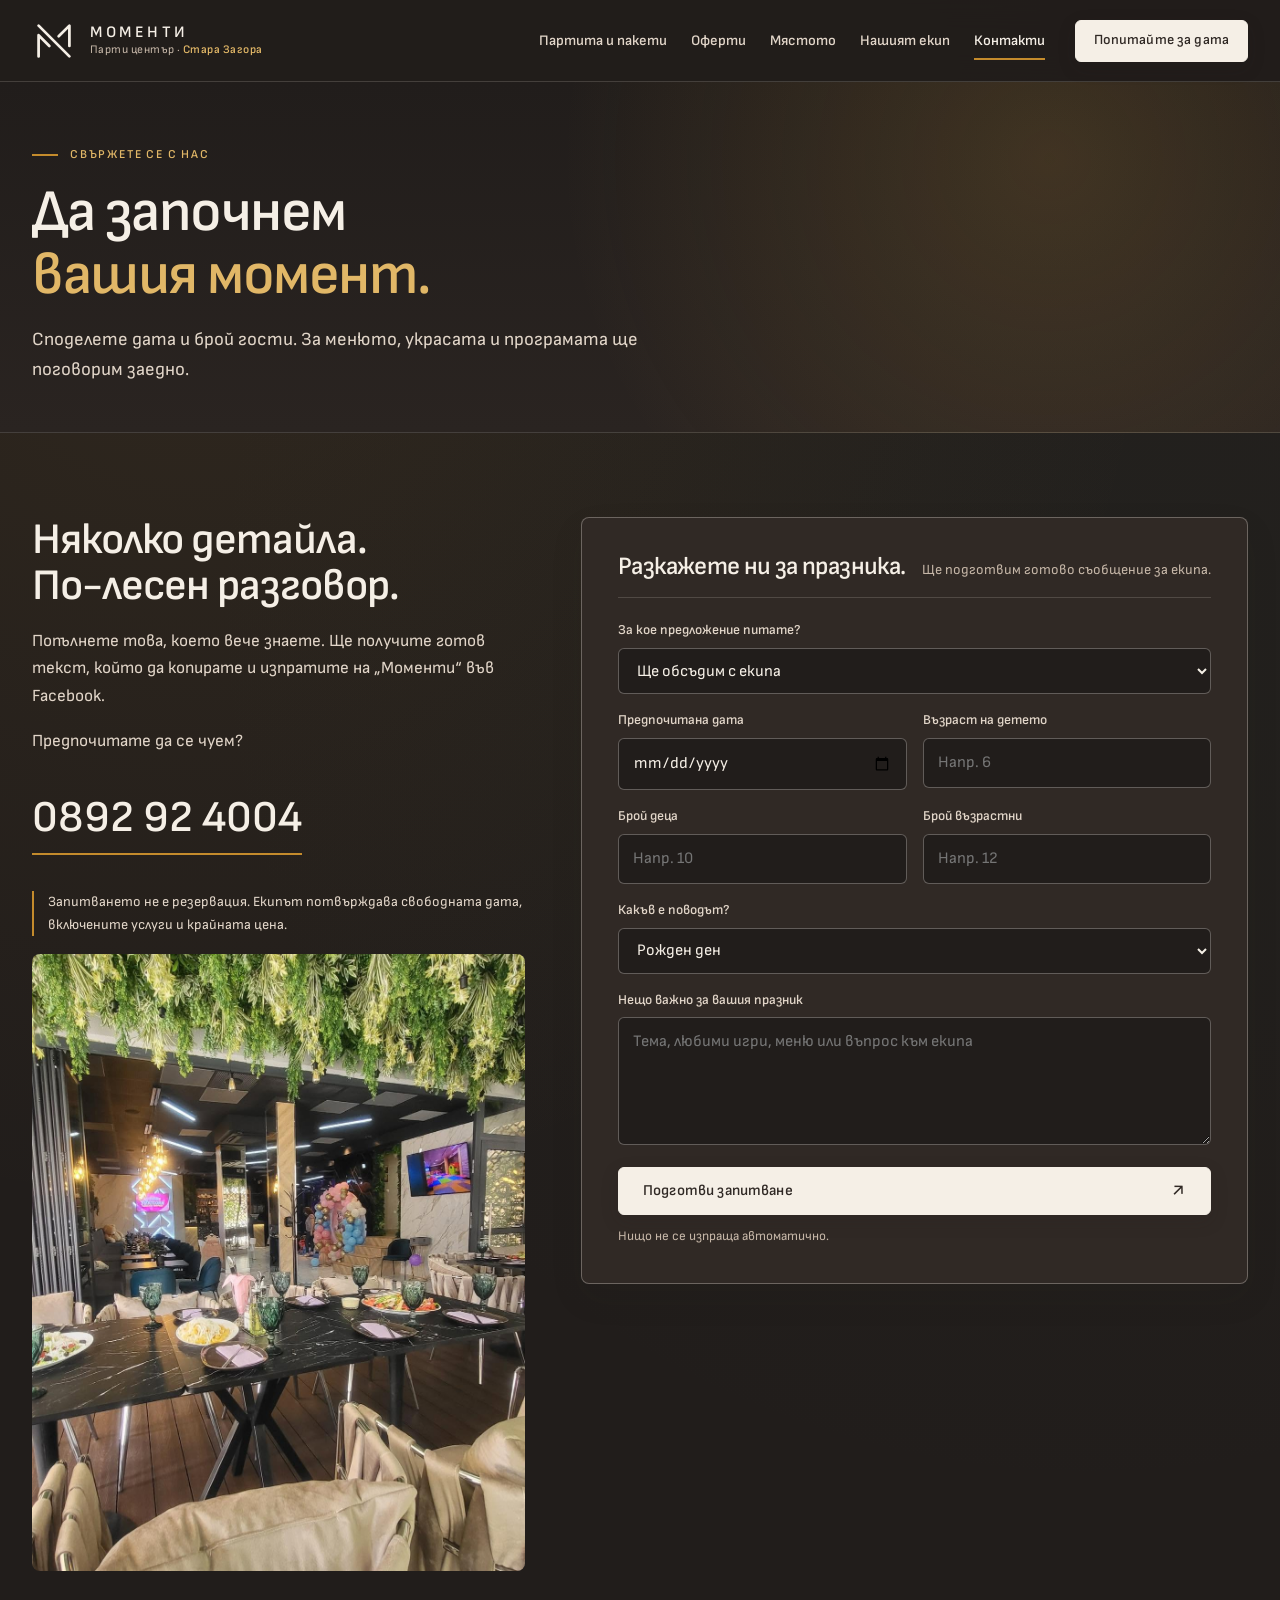
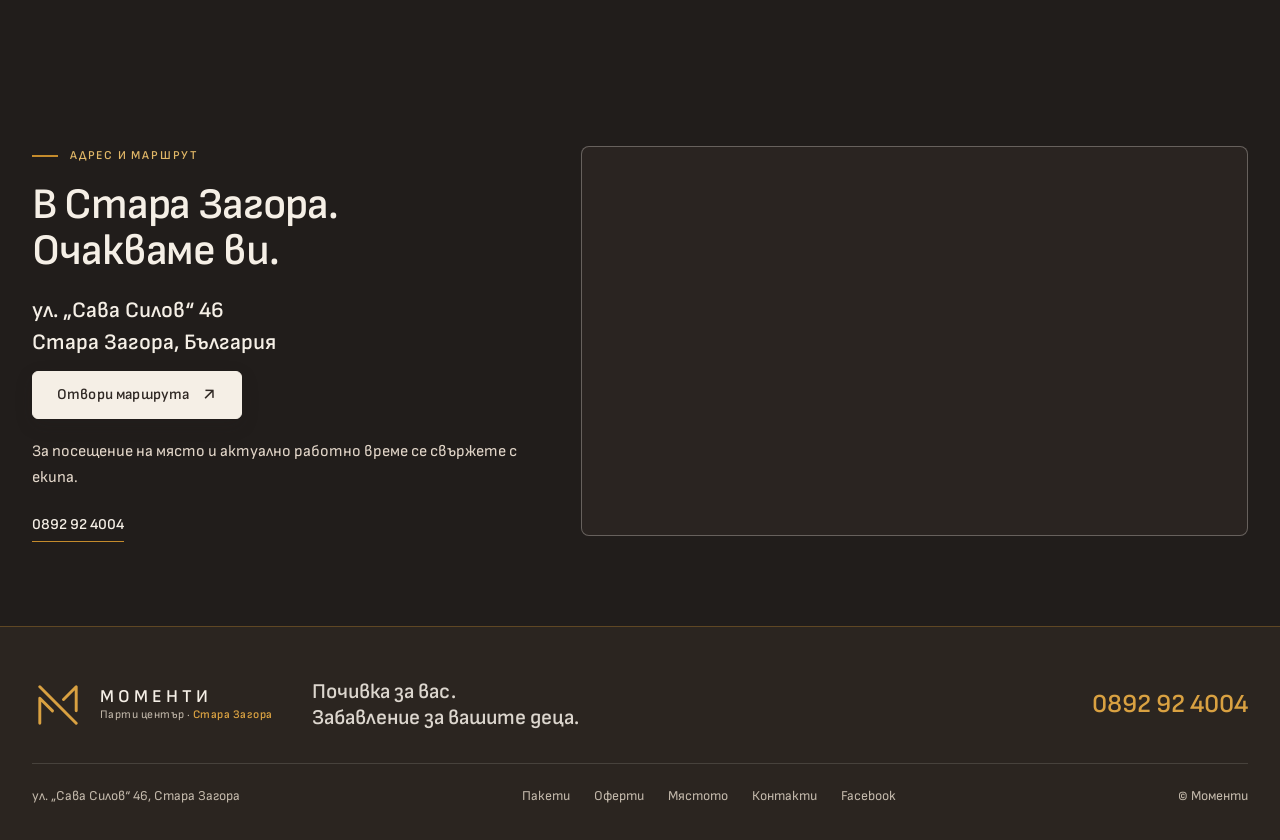
==== commit 382907a2: "Improve balloon interaction and darken site palette" ====
--- a/contact/index.html
+++ b/contact/index.html
@@ -3,14 +3,14 @@
 <head>
 <meta charset="utf-8">
 <meta name="viewport" content="width=device-width,initial-scale=1">
-<meta name="theme-color" content="#F2ECE1">
+<meta name="theme-color" content="#211D1B">
 <title>Контакти и запитване за парти | Моменти, Стара Загора</title>
 <meta name="description" content="Свържете се с Моменти: 0892 92 4004, ул. Сава Силов 46, Стара Загора. Подгответе запитване за детски рожден ден и вижте местоположението.">
 <meta property="og:title" content="Контакти и запитване за парти | Моменти, Стара Загора">
 <meta property="og:description" content="Свържете се с Моменти: 0892 92 4004, ул. Сава Силов 46, Стара Загора. Подгответе запитване за детски рожден ден и вижте местоположението.">
 <link rel="icon" href="../global/logo.svg" type="image/svg+xml">
-<link rel="stylesheet" href="../global/style.css?v=20261115">
-<script src="../global/main.js?v=20261115" defer></script>
+<link rel="stylesheet" href="../global/style.css?v=20261116">
+<script src="../global/main.js?v=20261116" defer></script>
 <script type="application/ld+json">{"@context": "https://schema.org", "@type": "LocalBusiness", "name": "Парти център Моменти", "telephone": "+359892924004", "address": {"@type": "PostalAddress", "streetAddress": "ул. Сава Силов 46", "addressLocality": "Стара Загора", "addressCountry": "BG"}, "sameAs": ["https://www.facebook.com/profile.php?id=61556251152077"]}</script>
 </head>
 <body>
--- a/global/style.css
+++ b/global/style.css
@@ -19,11 +19,11 @@
 
 :root {
   /* Soothing, Eye-Friendly Warm Cashmere, Sand & Soft Mocha Palette (Zero harsh black/white glare!) */
-  --bg: #F2ECE1;           /* Warm Cashmere / Oatmeal */
-  --bg-soft: #E8DFD1;      /* Soft Travertine Sand */
-  --bg-deep: #DDD2C0;      /* Warm Champagne Stone */
-  --surface: #FAF6EE;      /* Soft Ivory Card Surface (never stark #fff) */
-  --surface-elevated: #FFFDF8;
+  --bg: #211d1b;
+  --bg-soft: #2a2421;
+  --bg-deep: #342b26;
+  --surface: #302925;
+  --surface-elevated: #3b322c;
 
   /* Warm Espresso Velvet (used only for the video stage & footer — warm, soft, never pitch black) */
   --velvet: #2B2520;
@@ -31,24 +31,24 @@
   --velvet-line: rgba(242, 236, 225, 0.14);
 
   /* Eye-Comfortable Typography */
-  --ink: #26211D;          /* Warm Espresso Charcoal */
-  --ink-soft: #433B34;     /* Soft Cocoa */
-  --muted: #6E645A;        /* Muted Warm Taupe */
+  --ink: #f5efe6;
+  --ink-soft: #e1d5c8;
+  --muted: #c5b6a7;
   --light-ink: #F5EFE6;
   --light-muted: #C2B8AA;
 
   /* Borders & Hairlines */
-  --line: rgba(38, 33, 29, 0.11);
-  --line-strong: rgba(38, 33, 29, 0.20);
+  --line: rgba(245, 239, 230, 0.16);
+  --line-strong: rgba(245, 239, 230, 0.30);
 
   /* Warm Champagne Gold & Botanical Sage Accents */
   --gold: #C48B2C;
   --gold-bright: #D9A141;
-  --gold-deep: #966615;
+  --gold-deep: #e1b767;
   --gold-subtle: rgba(196, 139, 44, 0.13);
   --gold-line: rgba(196, 139, 44, 0.34);
 
-  --sage: #3D5E4E;
+  --sage: #a3c5ab;
   --sage-subtle: rgba(61, 94, 78, 0.12);
 
   /* Fonts */
@@ -161,7 +161,7 @@
 
 ::selection {
   background: var(--gold-bright);
-  color: var(--ink);
+  color: #211d1b;
 }
 
 [hidden] {
@@ -275,11 +275,11 @@
 .primary:hover {
   background: var(--gold-deep);
   border-color: var(--gold-deep);
-  color: #fff;
+  color: #211d1b;
 }
 
 .secondary {
-  background: rgba(250, 246, 238, 0.75);
+  background: var(--surface);
   color: var(--ink);
   border-color: var(--line-strong);
 }
@@ -313,7 +313,7 @@
   top: 0;
   z-index: 60;
   height: 82px;
-  background: rgba(242, 236, 225, 0.92);
+  background: rgba(33, 29, 27, 0.94);
   backdrop-filter: blur(14px);
   -webkit-backdrop-filter: blur(14px);
   border-bottom: 1px solid var(--line);
@@ -914,7 +914,7 @@
 
 /* Featured Package: Warm Champagne & Gold Highlight (Soothing, not pitch black!) */
 .package-featured {
-  background: linear-gradient(180deg, #FFFDF9 0%, #F6ECDA 100%);
+  background: linear-gradient(180deg, #40352d 0%, #302925 100%);
   border: 2px solid var(--gold);
   box-shadow: var(--shadow-md);
 }
@@ -925,7 +925,7 @@
   top: -12px;
   left: 24px;
   background: var(--gold-deep);
-  color: #fff;
+  color: #211d1b;
   font-size: 11px;
   font-weight: 700;
   letter-spacing: 0.08em;
@@ -1175,7 +1175,7 @@
 
 .all-inc-price-box {
   position: relative;
-  background: linear-gradient(135deg, #FFFDF8 0%, #F4E6CA 100%);
+  background: linear-gradient(135deg, #40352d 0%, #302925 100%);
   border: 1.5px solid var(--gold);
   border-radius: var(--radius-md);
   padding: 18px 26px;
@@ -1580,7 +1580,7 @@
   height: 64px;
   border-radius: var(--radius-md);
   background: var(--gold-bright);
-  color: var(--ink);
+  color: #211d1b;
   display: grid;
   place-items: center;
   box-shadow: 0 10px 28px rgba(0, 0, 0, 0.4);
@@ -1623,7 +1623,7 @@
 .carousel-arrow:hover {
   background: var(--gold-bright);
   border-color: var(--gold-bright);
-  color: var(--ink);
+  color: #211d1b;
 }
 
 .reel-count {
@@ -2550,7 +2550,7 @@
   border: 0;
   border-radius: var(--radius-sm);
   background: var(--gold-bright);
-  color: var(--ink);
+  color: #211d1b;
   z-index: 3;
   display: grid;
   place-items: center;
@@ -2582,7 +2582,7 @@
 .lightbox-next:hover {
   background: var(--gold-bright);
   border-color: var(--gold-bright);
-  color: var(--ink);
+  color: #211d1b;
 }
 
 .lightbox-count {
@@ -2663,7 +2663,7 @@
   font-size: 13px;
   font-weight: 700;
   color: var(--gold-deep);
-  background: rgba(250, 246, 238, 0.85);
+  background: var(--surface);
   border: 1px solid var(--gold-line);
   padding: 6px 12px;
   border-radius: var(--radius-sm);
